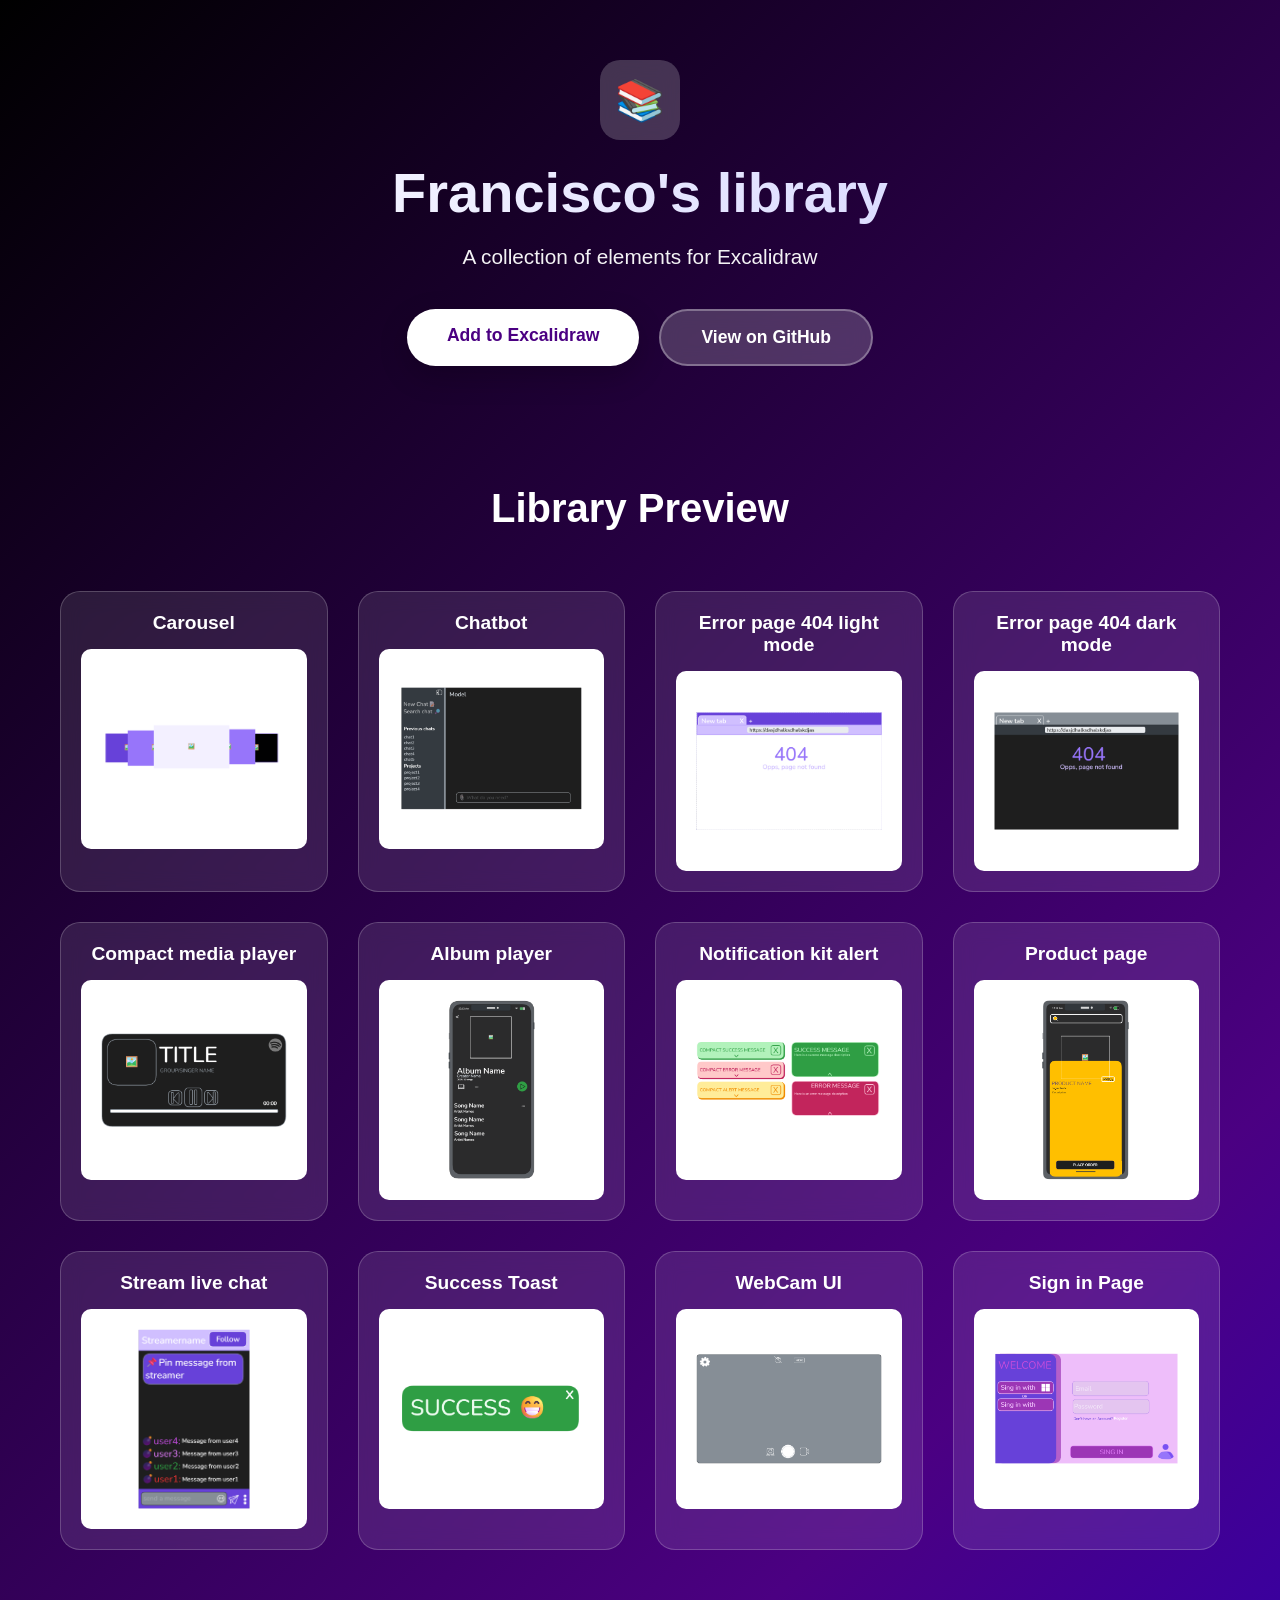
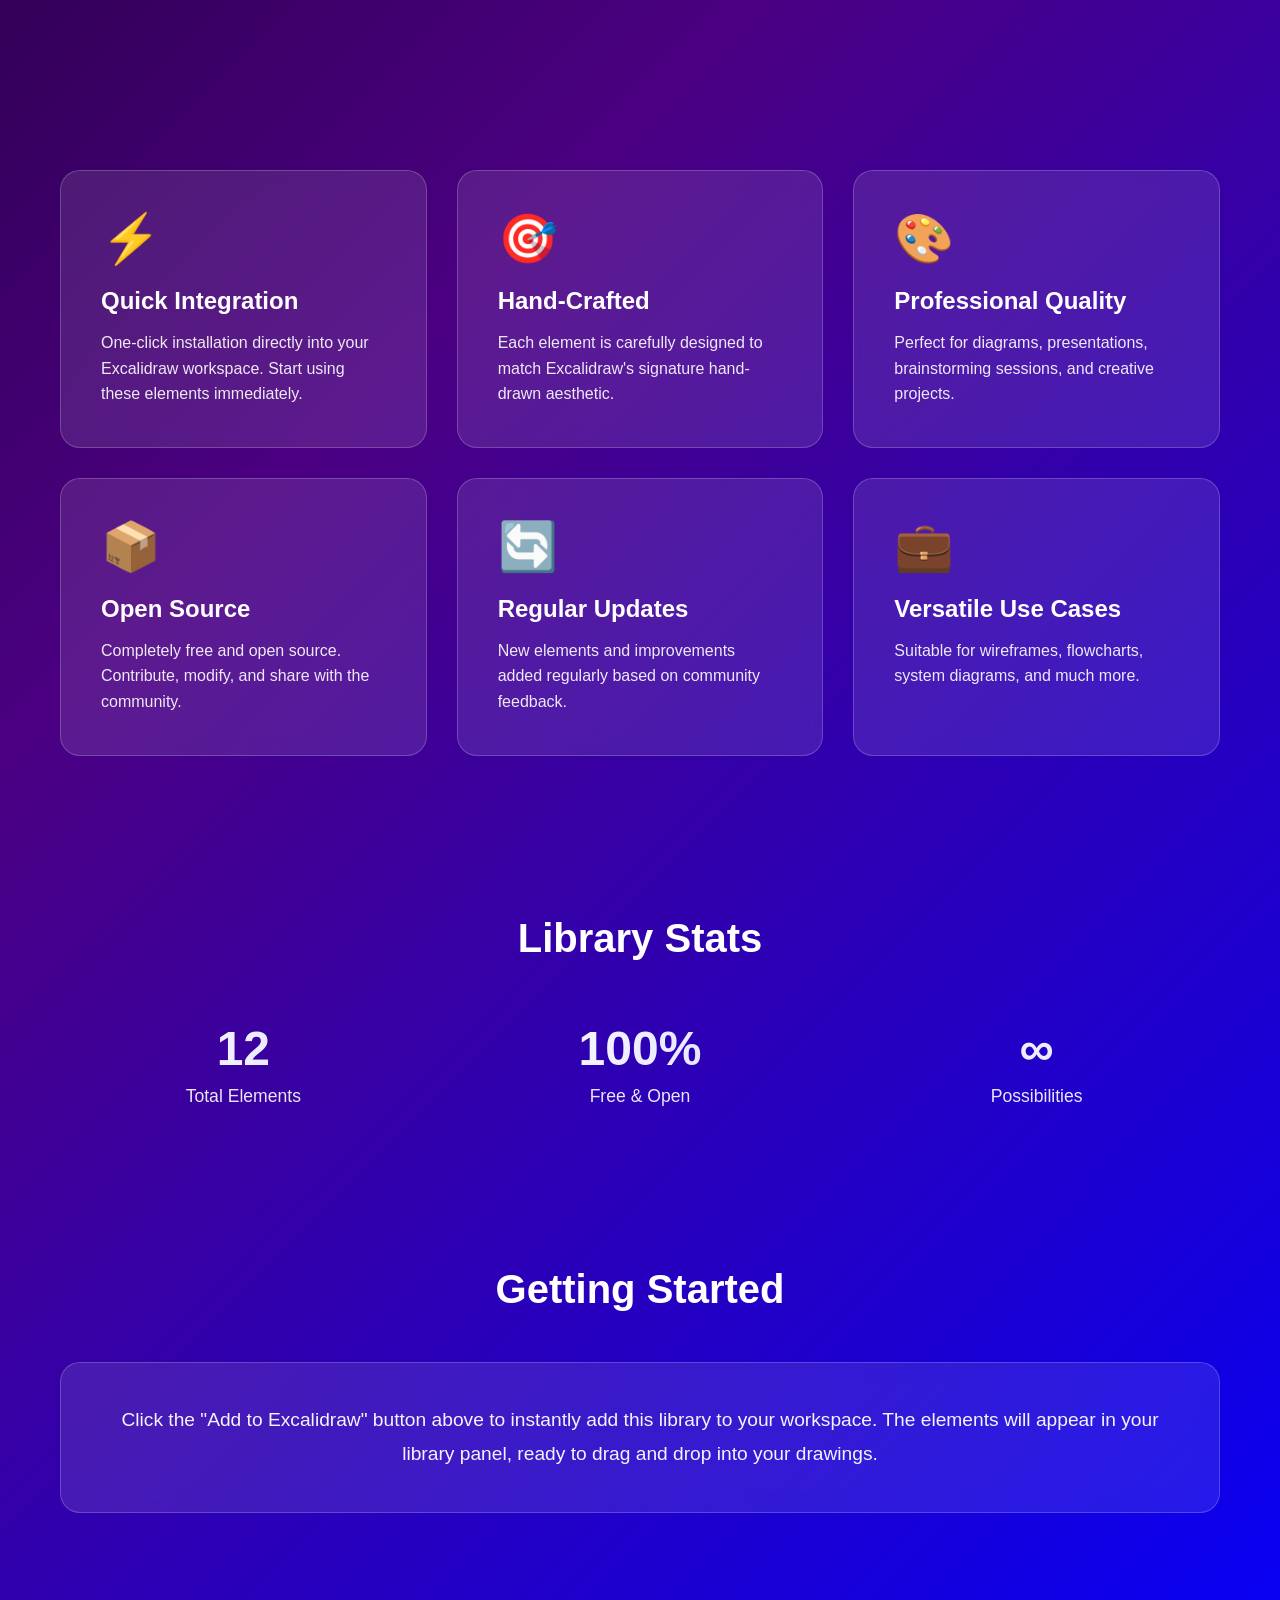
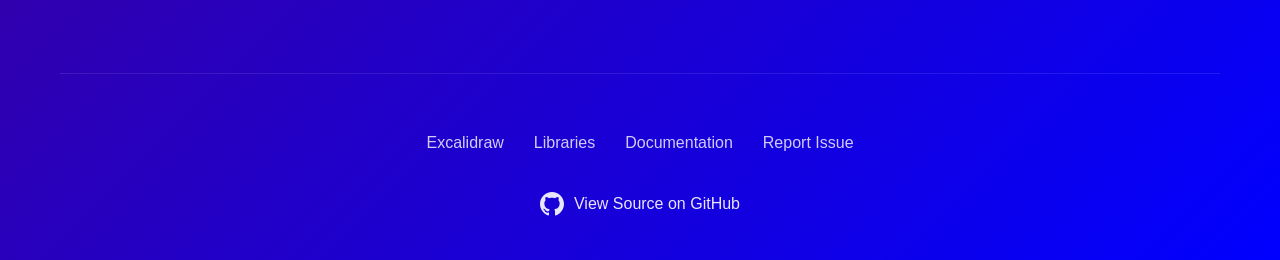
==== index.html @ 0b601c46 "add button redirects to a new tab in the browser" ====
<!DOCTYPE html>
<html lang="en">
<head>
    <meta charset="UTF-8">
    <meta name="viewport" content="width=device-width, initial-scale=1.0">
    <title>Francisco's library_Excalidraw Library</title>
    <link rel="stylesheet" href="Style.css">
</head>
<body>
    <div class="container">
        <header>
            <div class="logo">📚</div>
            <h1>Francisco's library</h1>
            <p class="subtitle">A collection of elements for Excalidraw</p>
            
            <div class="cta-buttons">
             <a href="https://excalidraw.com/?addLibrary=https%3A%2F%2Fraw.githubusercontent.com%2Fexcalidraw%2Fexcalidraw-libraries%2Ffran13109-francisco-s-library-1761862085795%2Flibraries%2Ffran13109%2Ffrancisco-s-library.excalidrawlib%3Fraw%3Dtrue" target="_blank" class="btn btn-primary">
                Add to Excalidraw
                </a>




            <a href="https://github.com/excalidraw/excalidraw-libraries" class="btn btn-secondary">View on GitHub</a>
        </header>

        <section class="preview-section">
            <h2>Library Preview</h2>
            <div class="preview-grid">
                <div class="preview-card">
                    <h3>Carousel</h3>
                    <div class="preview-image">
                        <img src="[data-uri]" alt="Item 1">
                    </div>
                </div>
                
                <div class="preview-card">
                    <h3>Chatbot</h3>
                    <div class="preview-image">
                        <img src="[data-uri]" alt="Item 2">


                    </div>
                </div>
                
                <div class="preview-card">
                    <h3>Error page 404 light mode</h3>
                    <div class="preview-image">
                        <img src="[data-uri]" alt="Item 3">
                    </div>
                </div>
                <div class="preview-card">
                    <h3>Error page 404 dark mode</h3>
                    <div class="preview-image">
                        <img src="[data-uri]" alt="Item 4">
                    </div>
                </div>
                <div class="preview-card">
                    <h3>Compact media player</h3>
                    <div class="preview-image">
                        <img src="[data-uri]
                        h+tq0dpyBgXzF/br7RJ6e7oxt6Ao6HMXLVqC5JRUtfeQiMYWBiK6rqWkpiIzKwdXr1xCW2v/v+rDoSgK/FfBzJs1B7LsxhfHjgS9CB7//DO43S5k5czUNg2bCHXwvcep02ag+fQpyLIMt+yGTq+HPsE7dBcOWZax78M9kD0yblu5Rq0vCiZv1hx4FA9OHv886PuPNv/3HEo45y8ULlwEADj15XF8+cUxTJk6PWSIbWtthsfjwaIblwXsnzYjA/lzC/DlF8f69T4R0djAQETXtZSUVKROMKDz6hW1licSOp0OliVLkZiUhLaWMwCAiZMmo7u7G44uu/ZwAICjy47u7m5MnBTd1cz1+gTMmjMXLrcLdqsVU6dnICU1FefaWgAAp443ICUlFV994EEsvnEZTOb0oDU5oXQ7urDvoz2YkZmNm0pu1TarJk6ajN7ubtisndqmkCYYDFi0ZGnANm/+wkGDy7QZGZg1Zx6uXrk06DDTUM8fvtqr/DkFaGs5C5v1Klqbz8Bm68S8+QuDfma9PT04duRTzMyfg0mTpwK+wumFi2+CtfMqms+c0j4EADAjM7vf+87MztUeRkSjiIGIxoW+vr6Af99TthGP/XArHvvhVnz3B/8LBQu8vQTCjMxsfPM73/du3/0+/tt//wcUFFlQf/ggzpw6oR6neDwhe0cURYEyhF6NwRRZbsC6e7+Gdfd+DV994CE88t++h8zsPBw6sA+dVy8jb9YcOLrsuHSpA/AVc1f95RX09vTg5tIVqPi7x/Dt//GPeOChbyIjK0f79EGdbTqJw3W1sCy+CXn5c7TNKrfbDdlzrZ6nYMEifPcH/0v9bO8p2xhwvMk8EUuWLg/YiktKA4qt9QkJuGttmfr5f+vv/yfue/AbcPb14uP334UcpH5Ia6jnnztrNlJTJ6CxoR7wFTqfbGzAjIxsTJ7SvwAcAI43HEW3ows3FN8MSZKQkZWN7LxZOHbk05C9QzPz5/R73zcuuyVosTURjQ4GIhoXJqQF1p28v/uveOmF5/HGSy/A2nkVCZoeiosXzmHnq3/CO2++hoajR+B2uXDqyy9QV/tJQABKSk5GQoihKb1Oj4SEhCFdwAVFUbw37Q3B7XKh/kgdXqv8A+oP1yExKQkzMrPQcvZ0QA/YubYWvP5fL+D3//cZvPLi71FXW4OU1FSsvbd8wIDg77NPD+B8eytuW7kmZC+X9v2fPN6A//rP5/HSC8/jyy+OQZ8Q+Lmeb2/FC8//W8C24w+/DahrkmUZ+z7ag52v/gn7PqrGpYsX0NPtwEfV74ScYRbMYOev1yegcMEiXL7UgQvn2tT9TSe+hCy7UbhwccDxgsvpxOdHDyMnLx9ZOXm4oXg5LnVcwJlTX2oPVdXWfNDvff/1jZeG1WtJRNHFQETXNYejC112KyZNmhKwDk9vTw86r16BzdoZdMaSLMvovHoFF8614+D+j3Bw/8eYPW++Or0eAC6ca0Nq6gRMnT4j4LHCpKnTMMGQhksd5wP2S5IUdDjGZPIObXVphuAa6o+g6i+voOovr+DtXa/h0799giuXLwIApk6bgdTUCWht9g7jaXk8Hly5fAmHDuzDm6+/DGdvX7/esFBk2Y0P97wDWZZxy+139is0Dvb+ZdkNm/UqOq9egTPSi72iwOHoQufVKzhxvAHv/vUN9Pb0YPntq8LqURns/HNn5WPatBnIzM7Ft//HP6q9WhV/912kGU2YmT8HJvPEgMcIJxu/QGfnFdy2cg2mTJuOI3W1YQVfIoo/DER0XXM5nTh14jhM5nQUFlmCBpGhON5wFFcudWDxjcvUxRybTjTC6XJiwaIl/[base64]/9Ykuk7UH/4Ubc1nsOzWO3BP2UZkZucifeIkTJ46DQsX3wSDZjgtGDFMkj5pEoosSwDf1PJDB/YhMzsP935tE2bNnof0iZMwa/Y8lG2sQGZ2Lg4d2IdLfmvaHDt8EJJOh7vuKUPBgkVInzgJ0zMy8ZWv3o/M7DycPvVlyEX/tBKTkpCTNwutzWfUoZfk5BSsv+/reOjR72DxjcswcdJkpE+chOzcmbjrng1ISknGl8c/1z7VgM42nUTd32r6DX9de/+5KK/4O/X9pE+chHnzFyIj07s8gT+9Xt9vxeb0QVYBB4Cmk424cqkDC2+4CWlGk7Z5QMHOf+r0GZiRmY2Txxtw+WIHOq9eCdjOnPoSlzouYE5BUchzaz17Gu9W/Rkf7XknZB2ZkJyS0u89c6VqovjC/zfSdU+W3XjnzTdQV1uDqdMzsKG8Al//5newcdNmLFm6HNbOTlw4760hkWUZsuwOOvxxsvELXDh/DrPnFiIpKRkAUH+4DtVv70RScgrWrL8PX//md7Bm/X2YMCENe3e/hWNHPg14jvbWFvz1jZchyx6sWL0WX//md3Dfg9/A9IwsHNz3EfZ/9L56rNvphEfxhKwpmjJlGgxpxoBFAvv6erHnnV3ovHIFy269Aw9+49v4+je/g3X3PYik5BR8sPsttJxpAgC4XN7nF4XfHo8MRfHA4+l/cT925BDams/4CsWvtdcfrsM7u16HxyOr7+fr3/wOVq5Zh+TkFJw+6a2rkWUZbrcLMzKz1WP8t2XLbweCnJPgcjrx2aGDMBjSkJUbfBmDcM5/9tz5kF1utfdOS5ZlfH70MIxGE2ZkZqs/F/4URUHLmSb09HRf2+fxQMG1YnpnXx9kWcayW27v9543btrMmWZEcYS37qAxI1o/X4lJSTAY0tDb29PvFg4AoNN5a02CBRGdTgdJ0vW7OML3vKmpBji67EHbtfT6BBjSjHA6e4OeB3wrJMtud9AeiIIFi7DAcgPeHKA4NyU1FUlJKSHPKTEpSX2sJEnQJyTAHWJITdQ+hVoPSKfTIc1ogsfjgaPLHvSch8L/nLQG+jzCOf+Bvo/+9Hq9Go51Op03UAV5bX8DnT8RxYdgt+5gDxGNOy6nE51Xr4QMIR6PHDQMwVekHOoi6nI6YbNeDdmuJQqQQ50HfLPKQl2AGz8/ijde+uOAF9/enp4Bz8n/sYqihAwTUGfABQ9D8H02Nmsnuuy2kOc8FAO9n4E+j3DOf6Dvoz//nkLPAEss+Bvo/IkofjEQERER0bjHQERERETjHgMRERERjXsMRERERDTuMRARERHRuMdAREREROMeAxERERGNewxERERENO5FNRDZbVYAgNFk1jYRDYv4mRI/[base64]/lXbREREFFUxCUQAcK6tRe0lWrlmnbaZaEDFJaUwmsxob23GubYWbTMREVFUxSwQAcDe3VWAr7iat/OgcIjeIdHTSEREFEsxDUSi9sNoMnPojIZsQ3kF4JtZxt4hIiIaCTENRABQV1sD+ApkGYpoMMUlpepyDeJnh4iIKNZiHojsNqs6dFZcUspQRCFlZueqPx87X63kQoxERDRiYh6I4Bv6YE8RDaSgyKIOle3dXcWhMiIiGlEjEojgG/[base64]/flp7TEyJ+52JMGS3WdHe2oz21mb1axq7xPdXe187/+FTIiKikfTYD7cCAH76oy3qvlEPRILoPdDeDNY/IHFIJf4ZTWYYTWZkZueqQchfe2sz9u6u4pR6IiIaNXEdiARxMRUXVC1xIQ32X15kR4YIOSL8aL/[base64]/PUGZ2blzXPRFR/GAgIqIAGVk5aj3OWAtDgt1mxfvv/hXw1RcREQ2GNUREFGDlmnUoKLKgrrYmomEyUccjip+FwWaBRfq4gWwor0Bmdi52vlo54sXfRBS/gtUQMRARUQDxi0LU4oSjoMgyaN1OY0M99u6uCtgX6eMGI5430qE//3WXMrNzY7bmkt23ppLdZkV7a/OozN4jGk8YiIhG2GhdUOELEOESASKS8AEAmzZvgdFkDtojYzSZsWnzFthtVlRu9/6+ESJ93GCMJjM2lFeEfO5Qgi03MNLErL5wQykRDY6BiGiExMMF1R7BtHMxXLZ3d1VEgUr8kgn1e0QEH23vU6SPG4pwh82KS0rVQmwxXAcAbS1nh/T4SBhNZnVdpczs3IClA+J9uQOisYiBiGgExMMFNTM7F0aTOewL6vUYiMJ5T/7fu0hrqKJB9CyKcxnKuRPR0AULRJxlRhRF2guqWL+nrrYmZmEIvuB1rq1FHera9doO1NXWwOhbrHCw+hxB9GiJYbfrgQhQRk2xtpb4rABg56uVoxaG4Dvnutoa7Hy1EvD9XA12/kQ0PAxERFESjxdUUXOTmZ2LjKwc7WHjwlADkQiNsQ6v4ufksR9uVbdNm7dgQ3lFvyUCRMj1/9kiothgICKKkoEuqOFcBKNJBCOjyYyly2/[base64]/XXabtgkIEkS0oSjS4bOhGkodFBENDwMRURQMdkGNBjFMhiB3oR+sZ0qcFy+owYnPJdTnKNr9a3m0oWioSxtEgt8/othjICKKgsEuqNEgVr7WhiEMYUiMQy6xIUIRfHVGkRbIE9HoYyAiGgPE7Sf8L8A0cgYKvKKOC77ZhLFcRoGIYoeBiCjOFZeUqj0/77/7V20zxYFzbS3qcgvFJaUhi9uJKH4xEBHFsYysHHUYZqCbk7LGZPSJW7QYTWasunu9tpmI4hwDEVGcMprMKNu4CQix+jXFn8aGenVtqVgWWRNR9DEQEcUp/xllwVa/pvhjt1mxd3cVwCJrojGHgYgoDkVaRB2s6JeGL5xZev5F1rz/GNHYwUBEFGfEfdEQRhF1mtGk3UWjSBRZi3qioQQpIhpdDEREcSQjK0cdKhuoiJriH+uJiMYWBiKiOLJ0+W2A72LKMBQ/xJBZOD1xop7IbrMiMzuX9UREcY6BiChOiLqh9tZmtTB3qMTNYVlDFF/8a8C4PhFRfGMgIooDM2fPVeuGDu7/[base64]/jVgDENEYwsDEVEcYigae/xnCTIMUTwyGAx45JFH8Mwzz+CJJ57AihUrtIcAABYvXox/+Zd/wXPPPYfHHnsMGRkZ2kP6ieVzjxQGIqI4JYbPRCjiKsexI9YHGix4hvoe+Iehvburoh6GRD0S1zGiSM2dOxevvfYafvGLX2D9+vWoqKjAf/zHf+DZZ58NOO4f/uEf8Morr+Ab3/gG1q5di61bt+L1118PGXAQ4+ceSQxERFEw1AtqOOw2a0Ao2lBeEfL5eeuO2Broc9WGocaGeu0hRKNu69atyM/Px/PPP4/CwkKUl5fj5MmTWLt2LR555BEAwIYNG/DII4/gzJkzKC8vR2FhIX73u99hypQp+N73vqd9SlUsn3skMRARxTFtKIp0+EwU+fJiHZwItFk5edomAEBby1nAr6dGWLlm3YiEIfYQ0XDccsstWLhwIU6dOoV/+7d/AwAcPnwYf/rTnwAAd9xxBwCgtLQUKSkp2LVrFw4fPgwAeOqpp/DZZ59h3rx5WLeu/8KxsXzukcZARBQFg11QhyNYKNJOyY/WBVP0hIQaGhqLxB3qB+rlEW3awCN02W2A3+cieuz8Z5PFKgzB73Vt1k5tE9Gg5s6dC5PJhKamJjgcDnV/Y2MjbDYbZs6cCQCYM2cOHA4HGhsb/R4NnDx5EhMmTEBhYSEA4D//8z9RW1uLDRs2RP25RxMDEVEUxSpIaEORdp2iwYbMhhqYxOPTjCZt05g12GcDv88lMzs3aA+c3WZFe2szjCYzVq5Zh02bt6iLLoZbQC1ea9PmLQFbqF68giKL+lrhvA6RMGXKFCQmJqK7uztg/4EDB9DV1YXU1FQsXrwYJpMJLper33GXLl2Cx+NBeno6DAYDJk+eDKPRCJPJFNXnHm0MRERRIC5ioS6o4iK4obwiYBMXwcGCCnwXZTH7DL71bjZt3qLeRV17IRWMJrP6OuOxh2Eogchus6qLYq66e722GfANidltVhQUWdTvReX2bWGHlL27q9Rw5b/5n4M/EXy52jXFSkJCAgwGg3Z3AL1ej+TkZDgcDnz1q1/FggUL1GGxgYTz3KONgYgoCsQF0mgyY+ny27TNOLj/Y9htVmRm5wZs4iI40MVaS1yIxUVVPM/xz49qDwV8dS7wBabBLt7iPMQw03jS3tqsfqbFJaVqkBLsvpuz7t1dhcrt29RgGi7xPJXbt6nbb3/9NCq3bwsItUbfsJzRZEZ7a/Og3zuicBkMBuh0OjgcDnz22WfaZpUkSXA6nejo6NA2hRTL544VBiKiKGlsqFdDj7bG51xbi3rx2/lqpbppL4JD5X9RHainorikVB0uC9b7oCUCUahamsEMpacLQXprIn3cUIQzXHhw/8eA73PbUF7R7/to9w1dRoPdZlU3fyKQ+Q/LDeV7RxTK6dOn0dfXh0mTJgXsv/HGG2E0GtHT0wOHw4GOjg6kpKRg4sSJAcdlZGRAr9ejq6srYD9i/NwjTf/4448/[base64]/q0p0o0ZH19fVi9ejUyMjJw6NAhnD9/HgCwceNGlJaW4qOPPsJ7772HuXPn4uabb4bNZsP7778PAMjPz8fmzZsBAH/84x/R0hL4h1csnzuWxB87ty33/n4AAElRFAUAnnpuGwDgt79+Wm0kovAZfYW34qLm3xMQLLxEgxjeyczOVWtS4HvtcG8uKu7SHsk0ctG7IWqWtEKdT6SPG8zKNetQUGSJ+L34fx9HiugxiuT9EoXyxBNPoKKiAkeOHMHLL7+MnJwcPPzww+jt7cWPf/xj7Nu3D0uWLMFvfvMbpKen449//CPOnDmD++67D0uXLsUbb7yBn/zkJ4BvltncuXPxi1/8Au+++25Un3ukPPbDrQCAn/5oi7qPgYgoBoy+QmbtkMtIEUM7kfT4ZmTloGzjJthtVlRu9/5eCJfRZO43U20oF/dIHxeK+KVXuX1bv6GpcIjzMpnT1bAZbW0tZ4f1XokGYjAY8OSTT2Lt2rVITk6Goijo6OjAM888g1deeUU97r777sOPfvQj5ObmQpIkuFwufPjhh/j+978Ph8MBg8GAl156CbNnz8ZTTz2FF198MWrPPZIYiIhGgf/FNFa9DeJi39ZyFl1227Av/qJnxH9W21gjeroaG+pZg0PkYzAYcPvtt6O9vX3AYufFixcjMzMTH3300ZDDSiyfO9oYiIhoSETtznB6mkaTCEPD6eUioutXsEDEWWZE1I8IQaK2Z+WadUHXV4o3/rOzwLV7iCgMDEREFFRdbY061FRQZEHZxk3qisqxqqMJlyggLy4pxWM/[base64]/p0hpxMctM3AKAYYiIiIj8+d8/caSNeA/RyjXrUFBkwfq7V8FSVKBtJiIionHKarPjr+++j+bW9pjejzBueogAMAwRERFRALPJiNzsTABAVk6etjmmRjwQEREREcUbBiIiIiIa9xiIiIiIaNxjICIiIqJxj4GIiIiI4obVZgd8axKNpFGbdl9aUoy8nCxtMxEREY1TZ1vaUN/QCKvNHtM8Emza/[base64]/[base64]/Pw67zYrGhnrU1dZoDyMiIiIaccUlpeqMsnB6hoQhByL4QtHRz4+jprYOAGC3WVFXW4PGhnrtoUREREQxJ4qn/W/[base64]/3/F10RERDQ+iLof0fPjP4s9WABCFHuEtKIWiPxZbXZ0Wm1obm1XNyIiIqJwiQA01AUWIxWTQKQleo/E1zZ7FwCg02pT94k6JCIiIhofzCaj+t90swkmY1pA22D3H4umEQlERERERPHs/wf+Fw8yUDl3SAAAAABJRU5ErkJggg==" alt="Item 5">
                    </div>
                </div>
                <div class="preview-card">
                    <h3>Album player</h3>
                    <div class="preview-image">
                        <img src="[data-uri]" alt="Item 6">
                    </div>
                </div>
                <div class="preview-card">
                    <h3>Notification kit alert</h3>
                    <div class="preview-image">
                        <img src="[data-uri]" alt="Item 7">
                    </div>

                </div>
                <div class="preview-card">
                    <h3>Product page</h3>
                    <div class="preview-image">
                        <img src="[data-uri]
                        brC1BkiEKBofUXHxQKCVNHXoJKKeHI+WRAcr3Pg+dGISLYhDGDr281q1BICGx4dkMkSueK4SV6nRGjBuW7H+OScrF4+hH8ZNnnmDX2XLNoxkRU4rE7v8ITy7djzdJ/46YJZ6DxsyEmvArTRl3wOI0nwN91ipPZomn3KbBTcn2g6PBK+VSbrHY1zBZ/BAWYoWlyitf1aPx8JUnR7ucrWoDGilunnIAkKbAjY0qb+6zZhXEoqojEcH1BszMHxiblQqVy4FRWUpt/pqjQaoxPysHFfD3yy6Jd79MYiRtGXWj3HNuY8Eo8vuTfeOqubR6Pnyz7HMkDPb9RE3W3XhHaqckXsXzOAfdjyczDmDis9Rc+VEonQgPrEBpYh8iQGswedxazx55Dfpmu2Z5iWFAtNH52VNQGoc7S/FZxjWx2Na6W6qBR2xHWxlPUlhSVR6LO7I+w4Fpo/VxBCAmsg8bPjpr6AFhsLd9Y2WpTw2TWwt/PhrBg16lwjZ+voSoUJrPrfFlvarpfu/voJNcrjjJOpxInLyfB4VAi48IIz2cnn96HTV/dDrNVg6zCOI9tgZZMTb6IoAAzvj4xAftOj0V8VDlGDcqXH0bkU3pFaLvD+KE50IVWN9vjiwwxISHSiPKqUFzIb36FV6MrJdEoqYhATHgl4iIr5NOtcjiVOHkpCQBcT28bOqRR26H1t6CqNsh9gYFcTX0gqmuDEBxY794fbvx8K2uDcL6Nz7cnNe7Xns0bhO9zr/3gv0bFFeG4atBBF1bt8cyk6WNwbAksVg3OZLd91VNIYD2mjbqAQkMUjDWhmJZ80eNCECJf1G9CG6Q1Y/ro87BYNTh4dpR7n1WpdGLWuHPQ+NnwzYkJyCmKk78pyqrC8NWRqXBCgSnJlzv8D9ts1WDLvlnIKY7DgJgyDEsocs8Fai0YoS9Endkfe0+Na/ZCkM2uRvrJcTDVazEkrsQd2sbP19/Phr0nx7X4zUGSFDiSmYz0k+M7vZ98PZru1zY7p1kCzmQNgcOhwvyUYx7PTDweNx2ALqwKlwr0qK5z3Ru1NWMG5yE+qhxD4ooxbEDLl/kS+RLx/wp9yKhB+RgQU4asggTkFF07nWhAtAG3TTkBu1OF//3mJnyy4zZ8l5mM7zKT8dev5+LjL+ejui4QM0Znuq4akzFbNdjx3VRs2T/L/dj01W1497NluHhVj8FxJVh+48FmgZ4+JhMJOiPOX0nEB58vwo4jU3EqKwk7jkzFB58vwvkriUjQGTFddulp08/3s32z8MH2RfjP0cn4LjMZn+2djXf+uQy7jk1CkTESjoZ9ZdEa92u1sr1SY00ozucnuk/pak3jqV5VtYG4eFUvn/YQoLFi1YJduPfmfR2+bLbO4o8zOYNxKiup2ePS1YQe+YZE/ZdP/+3S+luhUjk7fNmkUiFBrXLAX21r8dQnP7UdM0e7onXVoPOYGz80Bw/e/jX0OiMKjZHYfWwSdh+bhNziWEQG12DFzftx0/gzHluQfioHQgLqYXOocKkgAZl5ie6HoToU+igj7p+Xjvtv2Ysg/+b7yQEaK+6/ZS8mDctCvUWDYxeH4YtD03Ds4jDUWzSYPPwyfjgvvcUXeho/3wHRBlTWBiPj/AjsPjYJ5/MHQKmQcOuUE7j7pm/h1+ReBo0CtWYoFK476XeUUumEWuWAQiFB0corVoNiS3HrlBNQqxzu911aEY56qwaThmc1+0YjN3ZILsKC6pBT6HpW0ZGPKadQSh7nVfup7QgKMKPKFISdR6bgi0PTmj12H5/U5gt5RF3l0/c6gOR6xV7j1/Y/0KbsDlVDRJqHtpHVpoZK5Wz1GElSwFSvhQQFgrTmVo/rbvUWf9gazpFtvKCiQyTAZNbCKSkR4G9pMa4eJMBs07hemOvEgtfmUAEN32DaYrWpXWdXKDr/seQfQ/779rT3/y31P7zXQXsU6FRkATSsptr+R6bxs7d5jEIhISSwHqGBdW0e190C/C0IDazrXGTh+joFB5gRGljXsSApXJfSdiR8TfmpHB16/xq/hsii8x9L/jHkv29Pe//fEnmDb4eWiKgPYGiJiARjaImIBGNoiYgEY2iJiARjaImIBOsVoZUkIP20Fsbqnvt0D2ZqUVSuQnmNEiezNfA825iIqON6rlxdUGdR4C97QlBY3vqNobvbP/[base64]/rInBJcK/[base64]/EwPW/8SAqcOvXcZqswM/X1GJ1x6swPe5fhg10IZXflyBl39UAbsDuFToh827Q7Dqthq885gRv32kHJEhnnsFNfVKbDsUiHceM+LRBdX42T2V2HooCGjh8ykwqPHfd1RjhN6GtPsrsWR6HTLz/XD/XBMemV+NjU+XYcqwTl5mS0S9Vq8MbXykHUFaCQqF6xJ6uwOorlMiPNjpGlMACVHXVouRIU4M0LnumVBgVCPjoj9e2BSJn38SCZUSCAlwoqZOiYhgV1xDApxIivNcbddbFCg0qvHetjC8sCkS/7s3GMkDXMe09PnILZtRh+9zNZj383g8sV6HsqqGvQgi6vN6ZWhbMirRisPntaipV6KmXolvTrX8VEEfZUdSnA1vPFSON1eVI+3+SsRH2pEYbUeB0fViW4VJifNXPX+8TIC/hMgQBx5dUI03V5XjjYfKsXxW63cfUyoBpwSYG/ZyI4IdeO3BcnzzZhGSB1ix9VDHn5YQUe/WK0KrULjuNdsSpRJQq4DZYyyYPcaMpa/E4ifrotyrTblFKfUI0kq4/RfxuOf1WDz4u2gYq1W47yYTvjgSiLt/HYufbYxEkFaCVnPtY4YEOPHTu6vw1Ic6PPi7GNzyQjz+vs+1ddBU4+cTFeLA7DFmLHs1Dk+uj8K6L8Kw7NU4PPNRFHYdD8ScMc3vT0tEfZNv34+2E+wOBax2INBfgiQBL30agTljzbhtUr38UCLqR3g/2m5UXqPEMx9FYc5PE3DD/+hhsSkwazRXjUTkfX0mtDHhDnzwhAH7f1uII+8V4DeryxHo3/J2AxFRT+ozoSUi8lUMLRGRYAwtEZFgDC0RkWAMLRGRYAwtEZFgPh9aSQKOXfbHlxmB+DIjELtPBMBQLe4+AQVGNc7ne15+2xa7Q4Gjl/xRZ+GtD4moZT4f2jqLAn/YFoq8Utd9CArLVXjgt9F44//CYXd0f9yuGlS4WNB2aN/bFoYjF/wBABYbcCLLH6Z6n/9SEpGX9Io6aNTA7DFmLEqpw4PzTPj7i6U4e0WDQ5mu2AFArdl10+6m8W3pRtuNNwdvvOl34w3Ca82ux5RhVixMqYckAVW1StgdChhrVKiuc32pas0KnM/3Q75BjQqTEoH+En50cw2iw1y37Gq8eXjj8a63uXbjcfnNxomo7/P5G383vel3bLgrZv5+EkoqVSiqUCFlhAUf7wzB+n+HoaZeifc/D8O0ZAtO52ia3Wg7JEDCmvd1+M/xAOw9E4DsYj/UWxR46oMo7DkdiACNhAKjGrtPBGD0QCue+ZMOWw8G4sRlDd7bFgabXYHcUj9sPxyI4go1yqpUGJZgw6t/icTkYVZU1qrwyLvROJWjwV++CUFWkR+mjzTj1b9GYMPOEJzK8cf6f4fBbFXyfrREPYQ3/u6iK6VqXDWoceyyP95PNeDxRdX44c0mfJkR0OKNtrcfDsQAnR0bny7D+p8Y8OTSKgDAsAQ7Nj5diiXT6zzev9UO/Ped1fjtI+XY+HQZ9pwOwG2T6nBDsgUP3VqD/1lW5XGZ71/3BOPeG0145zEjPn66DJn5frhUqIHVrsAjC2rwu0eM+M0qIzIuarinS9SP9MrQShJQaFRhQpIVlbVK5JWq8eu/heOFTZFIP63F8AR7izfarq5TIiHKAYWscaMHWt0/E6ypqBAnBsW4bhgeFeJEZLCjzX3honKVx83Do8OcKKlQIdDfibgI12pcqQQkyfVzxYiof+h1oZUkYN/3WmTma3DLhHqEBzmhC3Xiubuq8Oaqcvx6ZTlmjzG3eKNtfZQd3+dq2oxlU8YaJbKKXC+MXTWoUFyhhlolQa2SYDI3/9LJbx5eWqly/2QHIuq/mtfCx6hVrhewVv4+BjOe0WPyEwOw6T8heOthI+IjHUiMtmP17TW4+9exePB3MZj38wQcyvTHR1+FNrvR9qKUeujCHPjBa7FY9moc1n0RKv9wHoK1EjbtCsa9b8Ti/jdjsHp+DSJDnFhxYy1e/1s4FqTFuUMMAA/Oq8E3pwJw969dx986qQ5D45vvQysVrh97Q0T9Q5+58Xd3qzUr8Ms/R+KFFZWIaXgRjoh6H97424cpFIDGT4KSXyEi6iJmpBWB/[base64]/sOHMSGjzc3HWpTjcmEvOwsWM218qk2bXoqBynDO/c23aHSFISq2iDkFccAAK6Uuv5LRF0XFuz6Nz0wphThwbUYFFsqP6THpX2qx9bDEfLhNiUmJSNaFyUfbtXs2TPx2OqV8mG3fhXafafGYv+ZsQAAq90Mi02BGrNZfhgRXSd/PwmBGi0CNFoAQHBALZbN/s6rwWVoeyi0eSUx+HTXLbDazTiTV4Zj2fnyQ4ioG4UE+AMAbp84FFHB4Rg/NAd3zvhOfliP+OZUCJ780yD5cJu6O7T9Yo/2n/umo7CiCp/sOc7IEvWAmnoLauot+OzQOaSfvYzTWUOw75Tr2WRPu2VCTY8t6lrT50O779RYmC2B2Hv2snyKiHrAxcJSHMvKR8bFJFSaguTT/UKfD+3+M2ORfvYyauot8iki6iEXi0pRUaPE6awh8ql+oU+H9lTD/6lFFVXyKSLqQTX1FuQbqvvtWT59OrSNuJol8r6aegtKKoPlw/1Cnw7tldIY1Ft5+haRLyisqILZEigf7hf6dGgBoKKWq1kiX9IfXxDr06Gt6of/hxKR7+nToSUi8gUMbT8xYcIE7N69G2fPnvV4fPvtt1izZo37mD179uDDDz+Uv3kzP/vZz3D27Fk8/fTT8ikAQHx8PN59912cPn0aubm5yM3NxenTp/Huu+8iPj4e8+fPx6FDh5p9PmfPnsUf//hH+btzW7NmDQ4cOIDs7Gzk5eXh3Llz2LRpE4YPH+4+Ji0tDd9//73H+zx9+jQ++eQTTJo0CWjl6/H999/jq6++wqOPPtrkI7b8/s6ePYvjx49j1apVLc7LPx71b6qXX3755aYDefn5OH7iVNOhNlmtVlRVVMBht8mn2rRseiX0UZ17m846nT0EVw1qXCwsk0/1O0OHDsWSJUuQnZ2N9957D3v27MF3332HwYMH44477oDT6UR5eTnuvPNO1NbW4rPPPpO/C7ekpCQ8++yzCAsLQ0REBLZu3Qqb7dr/l0FBQfjjH/+IW265BWfOnMH69euxY8cO+Pn54bbbbkNwcDAMBgMWLlyIvXv34uOPP8aePXuwZ88e7N69G1988QXKy8s9PiYA/PSnP0VqaipKSkrw4YcfYuvWrbBYLLjpppswa9YsfPfddygvL8cdd9yB5ORkfPTRR9i6dSv27NkDo9GI2267DSkpKTh06BAiIyObfT0KCwsxfPhw3HHHHZg0aRJ2794Nm83W4vvbs2cPdu7ciS+//BLz589vNi//eBUVFfI/Tr8TEuCP5IQYTBt5EVqN2H/7ctu+i0BhuUY+3KqwCB2CAjv+wt3AgYmYMmmifNiNK9p+xmKxYMuWLdiyZQs+/fRT/P73v0dNTQ1mzJghP7RVCxcuRHh4OLZt24b4+HgsX77cY/7xxx/H1KlT8e9//xsrVqzAp59+ir///e/4r//6LyQnJ+MXv/iF+1iTyeT+fLZs2YJt27bh0qVLHu8PAGbOnIm7774bV65cwRNPPIENGzZgy5YtePbZZ7F582YMGTIEDz30kPt4SZKQn5/vfr+vvPIKdu7cicTERIwbN859XNOvxxtvvIElS5Zg165dmDFjBlauvHbtuvz9bdmyBV999RVqa12XdsrnW/t41D8xtP2cw+GA0+mESqWST7Vq7ty5KCoqwp/+9CdUVlZiyZIlHvNTpkxBbW0tPv/8c4/xrpgxYwbCwsKQnp7eLMT//Oc/UVxcjKlTp3qMX4/Gz9tisXTqmw9RWxjafiwoKAj33nsvIiIicPr0afl0i+6//34MGzYM+/btw6VLl3Dw4EEMHz4cS5cudR8TExODmpoaZGdne7xtS+bMmYMdO3a4H//4xz8wd+5c+WGIjY2F0+lsFlkAyM7OhtFoRFhYGKZNmwYAUCgUSExMxPLly7F8+XI8++yzuOWWW5CTk4Pdu3fL34WHzMxMVFZWIibm2lVM/v7++MlPfuLxub7//vsICnKd2dKVj0d9H0Pbz8yaNQt5eXnuF5IWL16M/fv3t/kCVFO333476uvrsXPnTgDArl27YLfbMW/ePI/jHA4HSkpKPMY6wm63w3yd9whWKBRQq9UAgMDAQDz++OP49a9/jbfffhtr1qzBmTNn8Ktf/cr9dL81JSUlcDgc7a7ym36eXfl41PcxtP3M0aNH8fTTT+Ppp592r04ffvjhDsVg7ty5GD9+PLRaLd544w3s2LEDL7zwAtRqNW644QbMnDkTAGAwGBAeHt6hp9779+/HggUL3I/7778fhw8flh+G0lLXjaMHDhwon0JSUhKioqJQWVmJgwcPAg1bAL/4xS8watQoPPTQQzAYDIiOjkZVVfv3vZgxYwbCw8NRVFTkHrNYLHj//fc9PtfnnnvO/XXrysejvo+h7WeavvjTGKWOuvPOOxEQEACj0egxbjQaER4ejsWLFwMATp48ieDgYNx0000ex3XF0aNHUV9fjxkzZrifrjdasGABYmNjceHCBY/xRunp6fjiiy8wZMgQ/PCHP5RPN3PnnXciKCgIJ0+elE91SGc/HvV9DC014+/v795rXL58OZYuXYolS5ZgxowZOHv2LG677TaPld2SJUuQlZWFmTNnIikpCZ999hmys7OxYsUKvPvuu5gwYQImTJiAtLQ0HDlyBC+99JL8Q7YrPT0dX3/9NSZMmIANGzZg7ty5iI+Px3PPPYfHH38cBoMBmzZtkr+Z21//+lfk5eVhwYIFHue2Nv2z/vjHP8bf//53LF68GEePHsUHH3zg8T46o7WPR/0TQ9tP2O12SJIEh8Mhn3Krra2FxWLB1KlT8c4777gff/jDH/Dcc88hMDAQX375pfzNUFtbi127diEyMhLz5s3DpUuX8MQTT+DIkSO44447sH37dmzfvh0PPfQQLl26hO3bt6O2thY2mw333nuve8+48dHaBRPPP/88/vznP2PMmDHYvHkzDh8+jNTUVOTl5eG5557DiRMngCZnUjT9s2ZnZ2Pbtm0IDQ3FjTfe2OKf9dVXX8WQIUOwefNmPPbYYx7bAgEBAXjnnXc8Ps8LFy7g0Ucf7dDHo/6tT//MsE933YJD5/3xxdGz8inqQY17t53dqmjLhAkTkJCQgH379nVof5m8Lz4iFHdOHYv/XvY5wht+Wm5PWfXeEGRc6vi9T/gzw6jXOXjwYLdGFgBOnTrlccEAkS9jaImIBGNoiYgE69OhDevhfSAial1IgFY+1G/07dAG1kIX4i8fJiIv6ukXwnxBnw7toLhSaNT997sokS9JiAhFcED/iyz6emgbxUeEyoeIqIcFB/gjKcF1KXV/06dDGxZUi7jIMkwZmiifIqIeFB8RioSIMIxPypFP9Qt9OrThwbW468bDSIgIw5QkxpbIW24dPwyDYksxKJYr2j4pPLgWE4edw9RhOsaWqIfFR4TigZsmI0CjxR0zvpNP9xt9+hLcRpWmIJzOGoL9Z8bCajcjt7QaAFBYUY2a+uu79ykRtSwhIgwAMCIhBiEB/hgUW4o7Znzn1bMNvH0JbpdDazabkZ19GWaTK14d1ZOhbdQY3EsFsTDVB8JU3/EvPBF1jNa/Dv5+EgbFlmJ8Uo5PbBd0JrRKlRr6QUN9K7Q2ux2XLp7vFaGVqzR17AtPRB3jzVVrWzoTWrXGH4mDhyEi3LUy74geCW325Uuore7cj1P2hdASUf/[base64]/m66fJhaER9hxkvLz2NKUqV8inxER0MbFBqB5JGj5MPtai+03bJ1AAChoaGd2j7IuNz+H5q8o6iCL252RlGFFvFc0fYJIrYN0J0r2s5uH6QMr8Wmp/rnLdN6A24ddBy3DnxfR1a017ttgA6saLsttABQUVmF/NzLsFst8qlm9FFW7HzlonyYiKjbdSS0UXEDMGjgQPlwh7QX2m7bOkDD2QdRMfFQqrr31AgiIpGCI3SIjRGzbYDuDq2fWo2YmBgEhrb/lLPAqEFNPc+/JSLvUmv8ER0dC61W3GsT3RpaNMQ2Pj4B2uD2f06XoZorXyLyHqVKjei4AZ26U9f16PbQAkBIcDBiY+PbjW01V7RE5CVKlRoR0XHQdeK+s9erWWijo3TyoesSFRWF+IREBEfoWt2ztdoU8iEiIuG0waGI1Q/CoIEDu/1y25Y0C2131j0iPAxDhiQhIjqu3dUtEZFoSpUawRE6JA4cjPi4WPn0ddNFRcqHPDQLbXfzU6uRkJDgXt1qtG2fYkFE1N2UShW0waGIitNjyJCk6zpXti3tLVCbhbYzPyeno/zUavfqdlDSUAwYPAzBETq88o/hyLgUhJySjl9RRkTUFotNiYxLQci4HIxj2WHYcXoASqUpGD16LBL1+h7ZKpBrdsECADzz/IswGIzy4W5ls9thNpthNltgtVrw3MITWDihQH4YEVGnPP2X6fi+wHW6luizCRr9/PlnMWrkCPmwW7MVLQDodN3zglhb/NRqhAQHI1oXBX1CAnZl3QiDKUR+GBFRh/3r5BQYHeMRHxfbY5HF9WwdeIvBFILX/3OHfJiIqEMyixPwr9NT5MM9or0t1xZDO3uWd26RZzCF4Jkt93NlS0SdklmcgDe8tFCbPXumfKiZFkM7KjlZPtRjGle2/zrpne9MRNS7/OvkFK9FFgBGJg+XDzXTYmijdVEYOdK7sf3X6SmMLRG1qvEZsLe2CxrdOKv9FW2LZx2gi7dL7E664BrMSbqIkXFFGBVXKJ8mon4mszgB54vjvR5YdOD2iI1aDW2ZwYhnn39RPuxVjC5R/+RLcW3qkYdXdm1FCwBbtn2Ordu+kA/7BF1wDaKDa1y/DjJBF1QDXci13xNR72KoDYahxvVCuKE2BIZa19VbmcUJsiN9g04Xhbffel0+3KI2Q1tmMOJPGzfj/PkL8ikion6tvYsUmmrxxbBG0booPNqB/Qciov5k2dI7OhxZtBdaNMT2kYcZWyIiABg5MhnLl94pH25Tu6FFw+kLHTkpl4ioL9Nd57P8Nvdo5Xz5xTEiIpFGjkzGi88/Ix/ukE6FFg0vkL3x1u+F392LiMhXLFt6R6e3C5rqdGjRENv9Bw5ydUtEfZpOF4WfP/9suzeNac91hbZRmcGIzAsX8O2BwzwFjIj6BJ0uCrNnzcCcWTO7HNhGXQptU02jCwAGg4HbC0Tk0xrvI6vT6TAyeXi3xrWpbgtta8oaYmswGFFmNMiniYh6TONP+dbpooQEtTXCQ0tE1N916DxaIiK6fgwtEZFg/z8UNvEecOAdxQAAAABJRU5ErkJggg==" alt="Item 8">
                    </div>
                </div>
                <div class="preview-card">
                    <h3>Stream live chat</h3>
                    <div class="preview-image">
                        <img src="[data-uri]" alt="Item 9">
                    </div>
                    
                </div>
               <div class="preview-card">
                    <h3>Success Toast</h3>
                    <div class="preview-image">
                        <img src="[data-uri]" alt="Item 10">
                    </div>
                    
                    
                </div>
                <div class="preview-card">
                    <h3>WebCam UI</h3>
                    <div class="preview-image">
                        <img src="[data-uri]" alt="Item 11">
                    </div>
                </div>
                <div class="preview-card">
                    <h3>Sign in Page</h3>
                    <div class="preview-image">
                        <img src="[data-uri]" alt="Item 12">
                    
                    </div>
                </div>
            </div>
        </section>

        <section class="features">
            <div class="features-grid">
                <div class="feature-card">
                    <div class="feature-icon">⚡</div>
                    <h3>Quick Integration</h3>
                    <p>One-click installation directly into your Excalidraw workspace. Start using these elements immediately.</p>
                </div>
                
                <div class="feature-card">
                    <div class="feature-icon">🎯</div>
                    <h3>Hand-Crafted</h3>
                    <p>Each element is carefully designed to match Excalidraw's signature hand-drawn aesthetic.</p>
                </div>
                
                <div class="feature-card">
                    <div class="feature-icon">🎨</div>
                    <h3>Professional Quality</h3>
                    <p>Perfect for diagrams, presentations, brainstorming sessions, and creative projects.</p>
                </div>
                
                <div class="feature-card">
                    <div class="feature-icon">📦</div>
                    <h3>Open Source</h3>
                    <p>Completely free and open source. Contribute, modify, and share with the community.</p>
                </div>
                
                <div class="feature-card">
                    <div class="feature-icon">🔄</div>
                    <h3>Regular Updates</h3>
                    <p>New elements and improvements added regularly based on community feedback.</p>
                </div>
                
                <div class="feature-card">
                    <div class="feature-icon">💼</div>
                    <h3>Versatile Use Cases</h3>
                    <p>Suitable for wireframes, flowcharts, system diagrams, and much more.</p>
                </div>
            </div>
        </section>

        <section class="preview-section">
            <h2>Library Stats</h2>
            <div class="stats">
                <div class="stat-card">
                    <div class="stat-number">12</div>
                    <div class="stat-label">Total Elements</div>
                </div>
                <div class="stat-card">
                    <div class="stat-number">100%</div>
                    <div class="stat-label">Free & Open</div>
                </div>
                <div class="stat-card">
                    <div class="stat-number">∞</div>
                    <div class="stat-label">Possibilities</div>
                </div>
            </div>
        </section>

        <section class="preview-section">
            <h2>Getting Started</h2>
            <div class="preview-container">
                <p style="font-size: 1.2rem; line-height: 1.8; opacity: 0.95;">
                    Click the "Add to Excalidraw" button above to instantly add this library to your workspace. 
                    The elements will appear in your library panel, ready to drag and drop into your drawings.
                </p>
            </div>
        </section>

        <footer>
            <div class="footer-links">
                <a href="https://excalidraw.com">Excalidraw</a>
                <a href="https://github.com/excalidraw/excalidraw-libraries">Libraries</a>
                <a href="https://docs.excalidraw.com">Documentation</a>
                <a href="https://github.com/excalidraw/excalidraw-libraries/issues">Report Issue</a>
            </div>
            
            <a href="https://github.com/excalidraw/excalidraw-libraries" class="github-link">
                <svg width="24" height="24" viewBox="0 0 24 24" fill="currentColor">
                    <path d="M12 0c-6.626 0-12 5.373-12 12 0 5.302 3.438 9.8 8.207 11.387.599.111.793-.261.793-.577v-2.234c-3.338.726-4.033-1.416-4.033-1.416-.546-1.387-1.333-1.756-1.333-1.756-1.089-.745.083-.729.083-.729 1.205.084 1.839 1.237 1.839 1.237 1.07 1.834 2.807 1.304 3.492.997.107-.775.418-1.305.762-1.604-2.665-.305-5.467-1.334-5.467-5.931 0-1.311.469-2.381 1.236-3.221-.124-.303-.535-1.524.117-3.176 0 0 1.008-.322 3.301 1.23.957-.266 1.983-.399 3.003-.404 1.02.005 2.047.138 3.006.404 2.291-1.552 3.297-1.23 3.297-1.23.653 1.653.242 2.874.118 3.176.77.84 1.235 1.911 1.235 3.221 0 4.609-2.807 5.624-5.479 5.921.43.372.823 1.102.823 2.222v3.293c0 .319.192.694.801.576 4.765-1.589 8.199-6.086 8.199-11.386 0-6.627-5.373-12-12-12z"/>
                </svg>
                View Source on GitHub
            </a>
            
           
        </footer>
    </div>
</body>
</html>
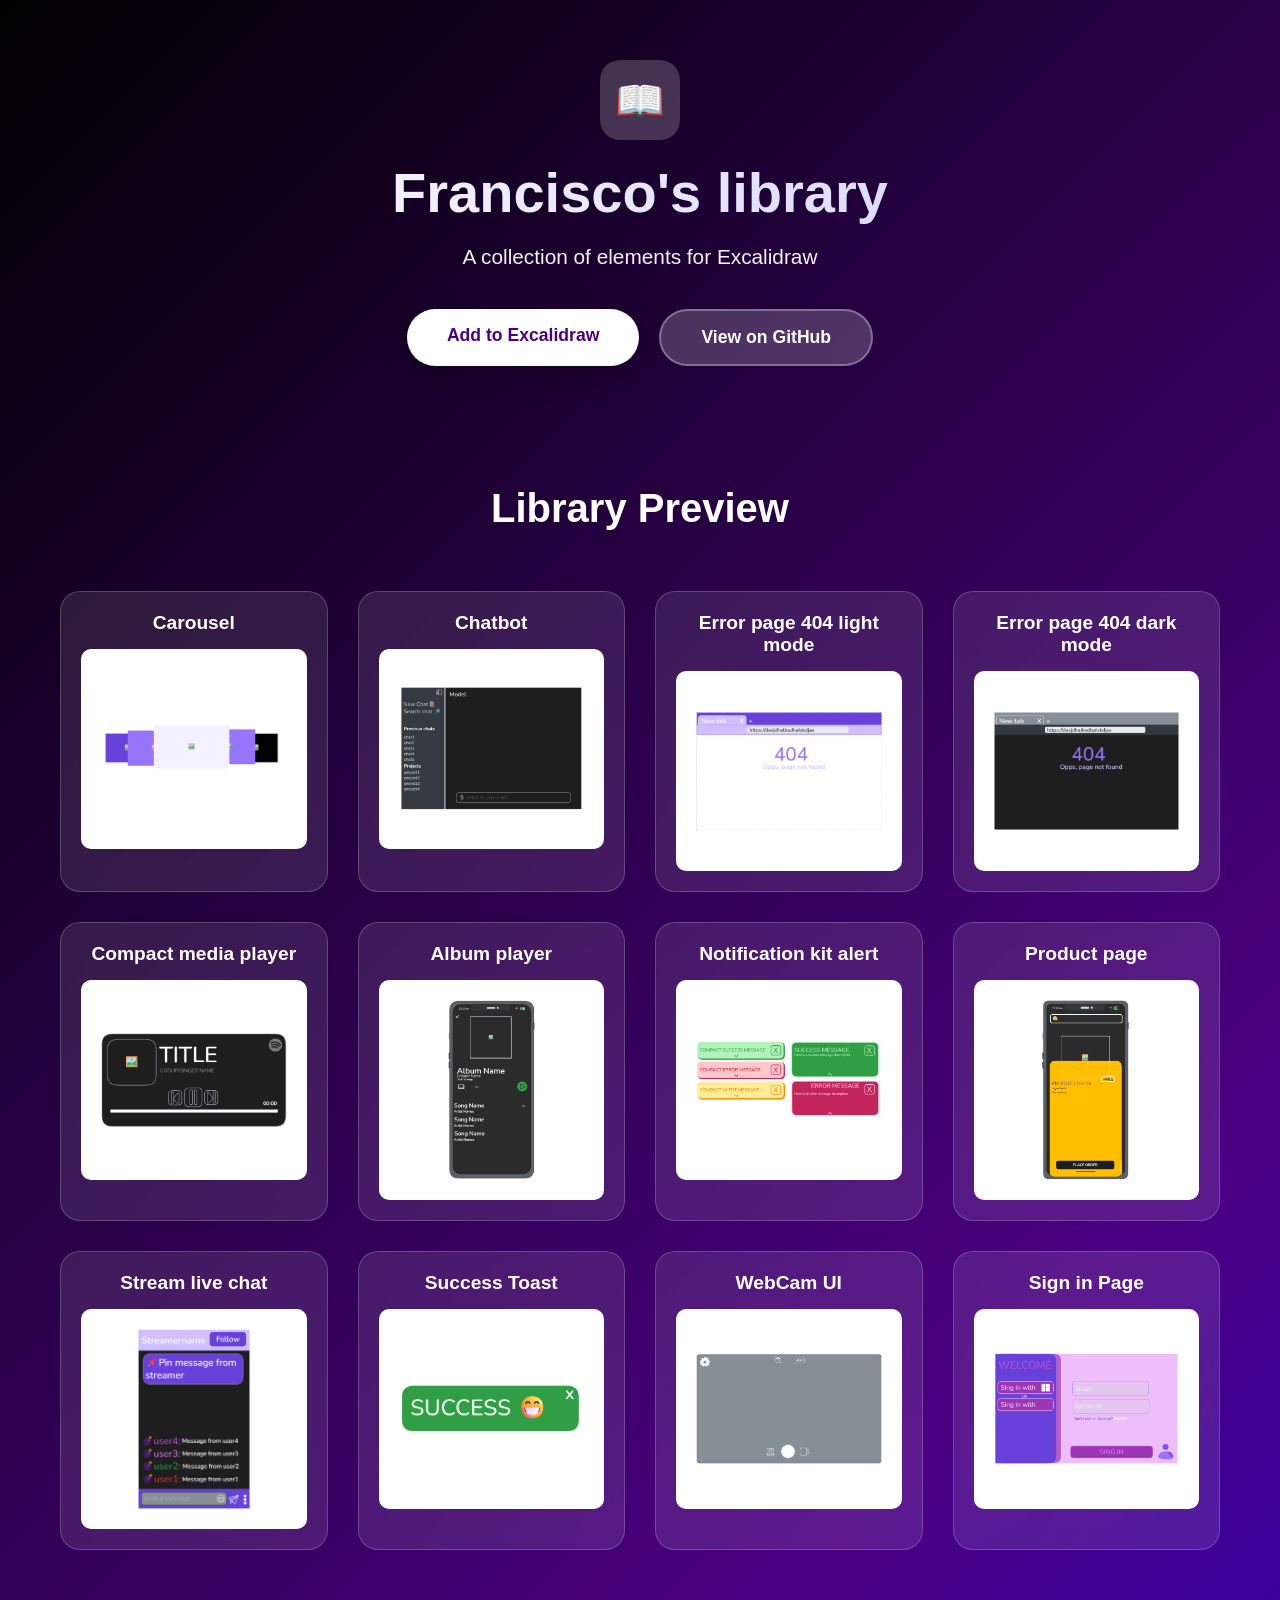
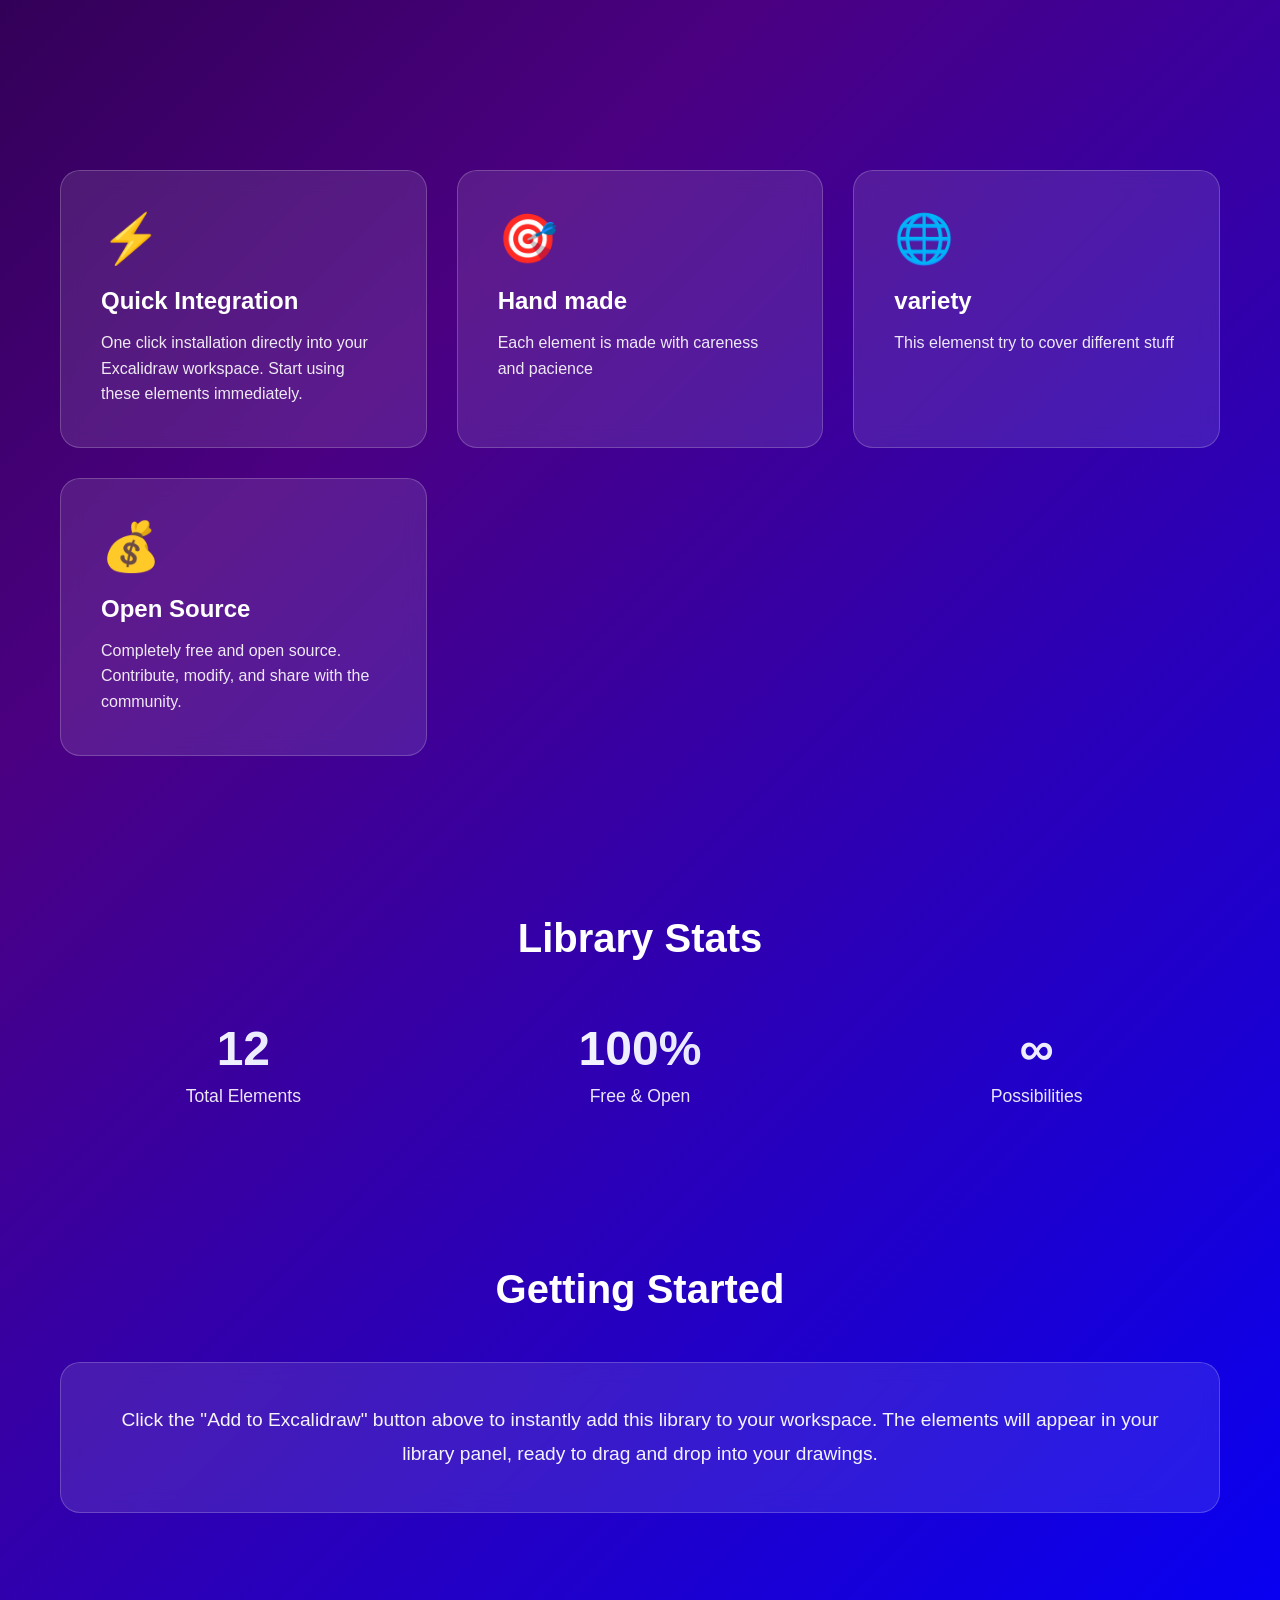
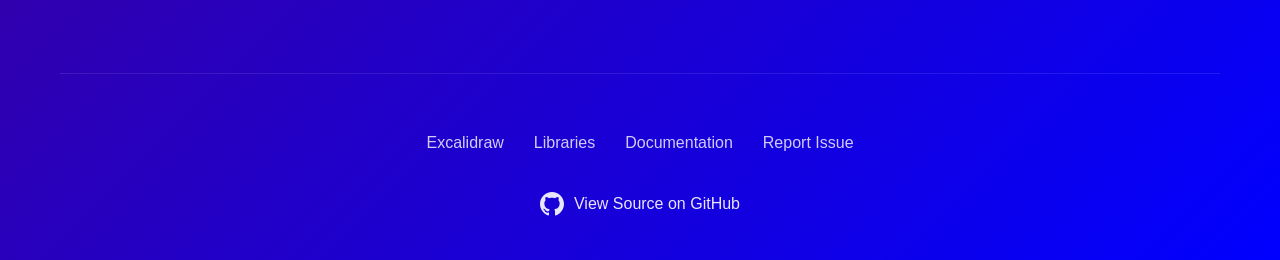
==== commit 388ca042: "Some changes in the information of the library" ====
--- a/index.html
+++ b/index.html
@@ -9,7 +9,7 @@
 <body>
     <div class="container">
         <header>
-            <div class="logo">📚</div>
+            <div class="logo">📖</div>
             <h1>Francisco's library</h1>
             <p class="subtitle">A collection of elements for Excalidraw</p>
             
@@ -398,38 +398,27 @@
                 <div class="feature-card">
                     <div class="feature-icon">⚡</div>
                     <h3>Quick Integration</h3>
-                    <p>One-click installation directly into your Excalidraw workspace. Start using these elements immediately.</p>
+                    <p>One click installation directly into your Excalidraw workspace. Start using these elements immediately.</p>
                 </div>
                 
                 <div class="feature-card">
                     <div class="feature-icon">🎯</div>
-                    <h3>Hand-Crafted</h3>
-                    <p>Each element is carefully designed to match Excalidraw's signature hand-drawn aesthetic.</p>
+                    <h3>Hand made</h3>
+                    <p>Each element is made with careness and pacience </p>
                 </div>
                 
                 <div class="feature-card">
-                    <div class="feature-icon">🎨</div>
-                    <h3>Professional Quality</h3>
-                    <p>Perfect for diagrams, presentations, brainstorming sessions, and creative projects.</p>
+                    <div class="feature-icon">🌐</div>
+                    <h3>variety</h3>
+                    <p>This elemenst try to cover different stuff</p>
                 </div>
                 
                 <div class="feature-card">
-                    <div class="feature-icon">📦</div>
+                    <div class="feature-icon">💰</div>
                     <h3>Open Source</h3>
                     <p>Completely free and open source. Contribute, modify, and share with the community.</p>
                 </div>
-                
-                <div class="feature-card">
-                    <div class="feature-icon">🔄</div>
-                    <h3>Regular Updates</h3>
-                    <p>New elements and improvements added regularly based on community feedback.</p>
-                </div>
-                
-                <div class="feature-card">
-                    <div class="feature-icon">💼</div>
-                    <h3>Versatile Use Cases</h3>
-                    <p>Suitable for wireframes, flowcharts, system diagrams, and much more.</p>
-                </div>
+            
             </div>
         </section>
 
--- a/Style.css
+++ b/Style.css
@@ -33,7 +33,7 @@
     align-items: center;
     justify-content: center;
     font-size: 40px;
-    animation: float 3s ease-in-out infinite;
+    
 }
 
 @keyframes float {
@@ -125,7 +125,15 @@
     background: rgba(255, 255, 255, 0.15);
     box-shadow: 0 20px 50px rgba(0, 0, 0, 0.2);
 }
-
+.feature-card-opensource {
+    background: rgba(255, 255, 255, 0.1);
+    backdrop-filter: blur(10px);
+    border-radius: 20px;
+    padding: 40px;
+    border: 1px solid rgba(255, 255, 255, 0.2);
+    transition: all 0.3s ease;
+    align-items: center;
+}
 .feature-icon {
     font-size: 3rem;
     margin-bottom: 20px;
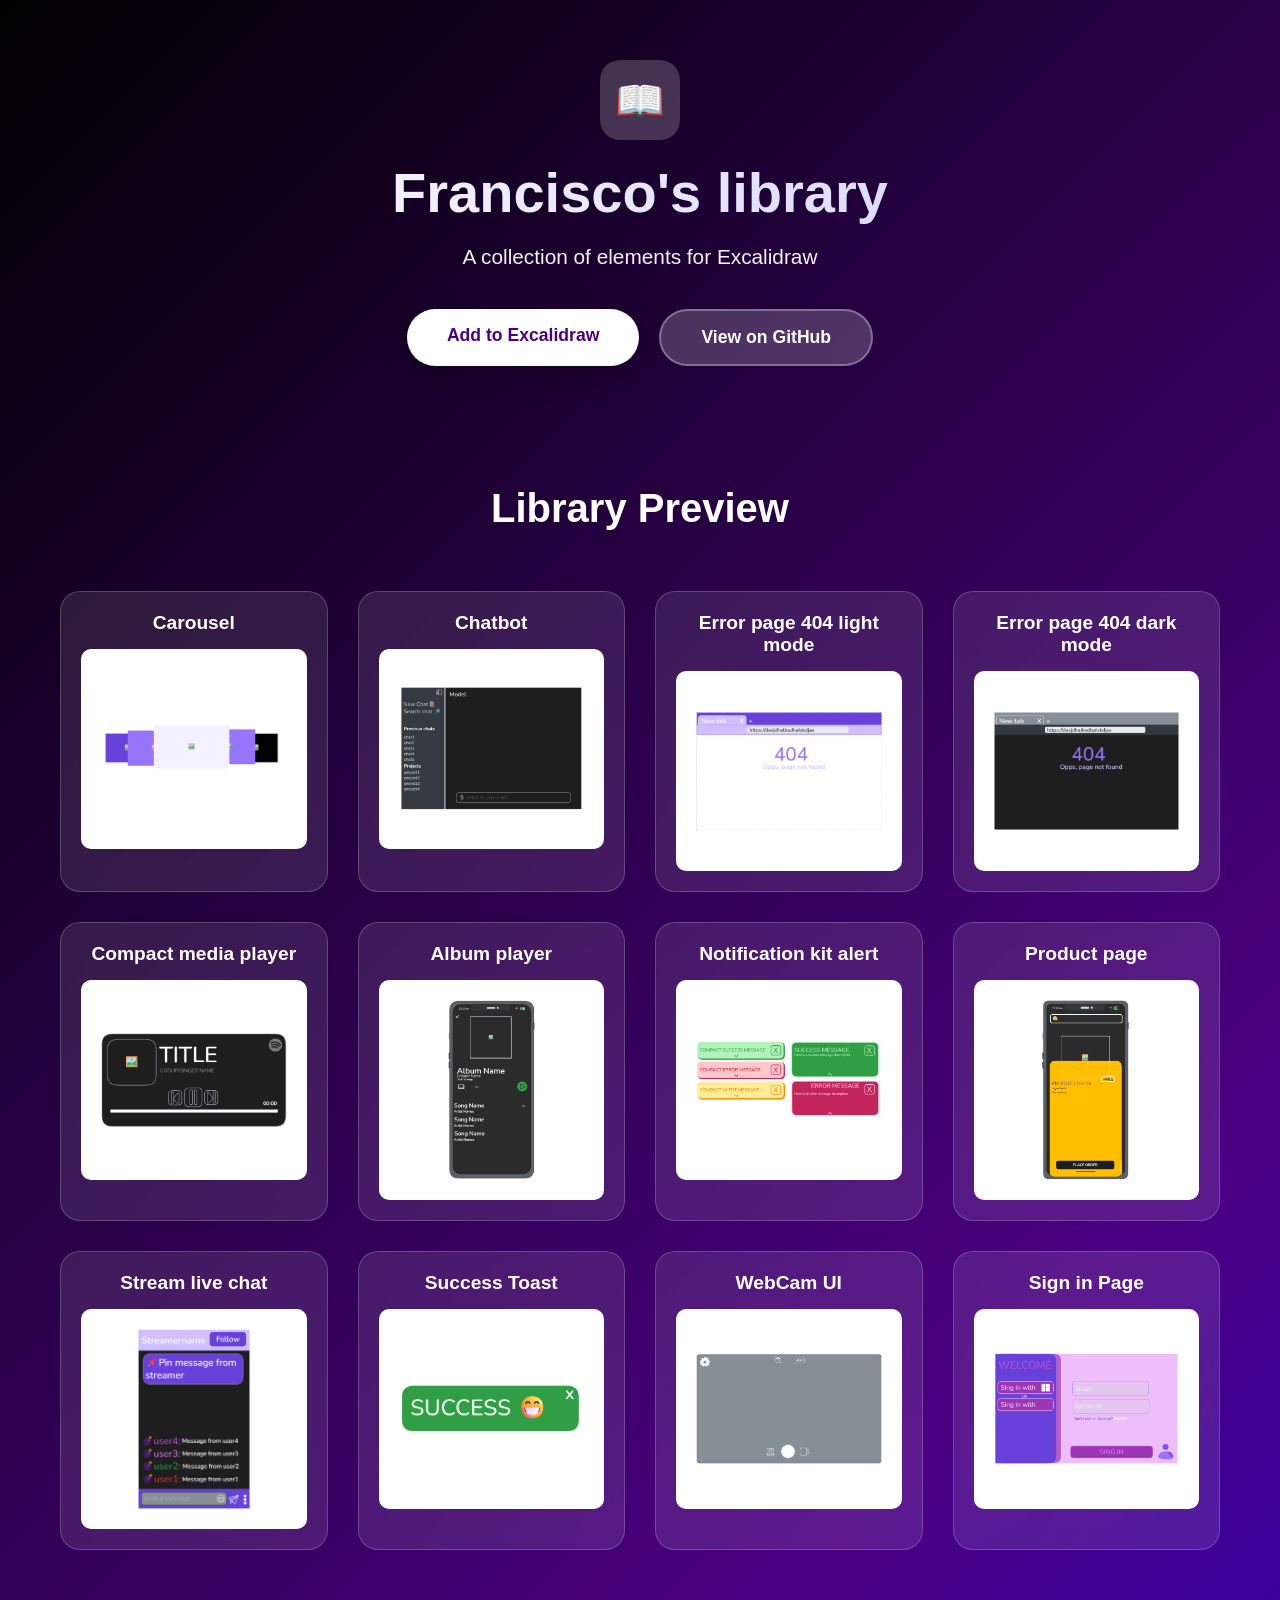
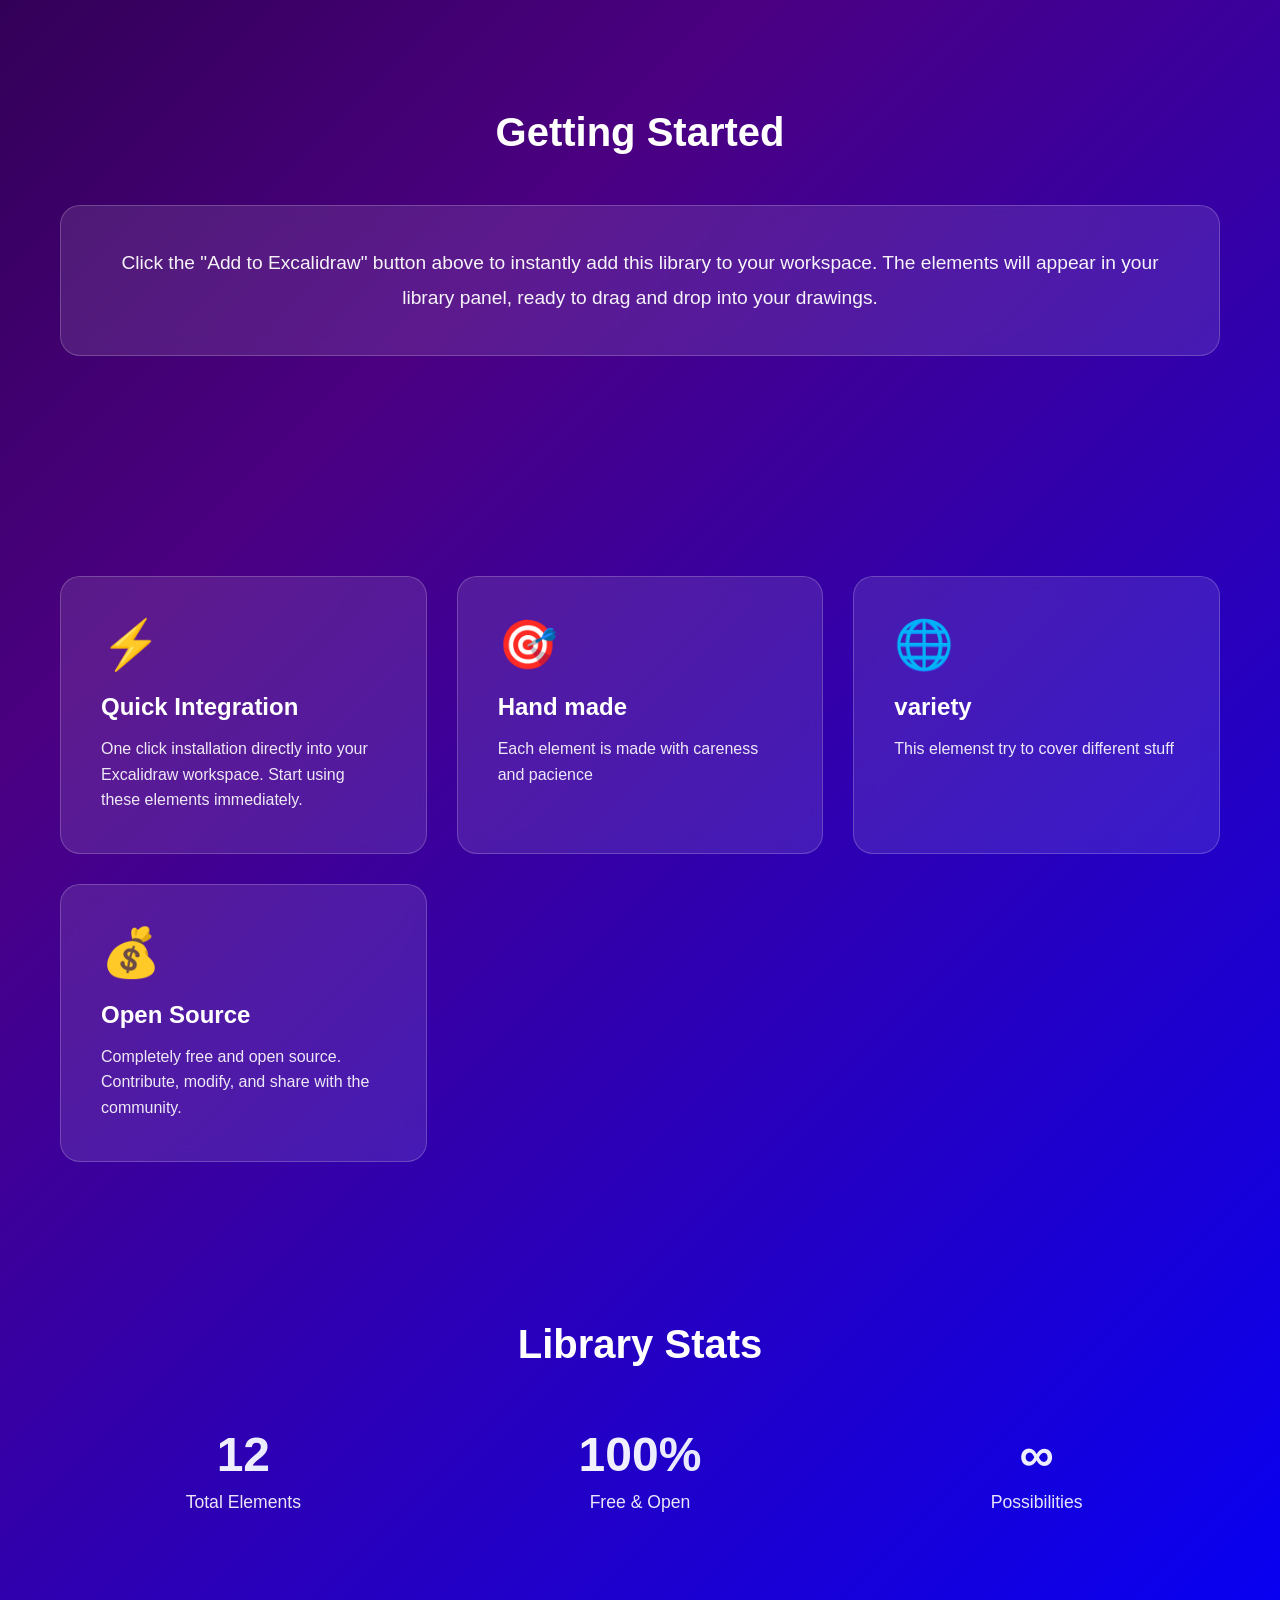
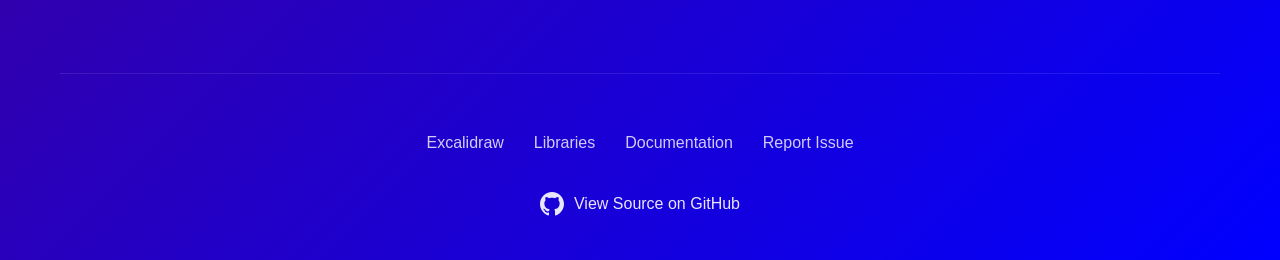
==== commit 82ce4cfb: "Changing in some positions" ====
--- a/index.html
+++ b/index.html
@@ -392,54 +392,6 @@
                 </div>
             </div>
         </section>
-
-        <section class="features">
-            <div class="features-grid">
-                <div class="feature-card">
-                    <div class="feature-icon">⚡</div>
-                    <h3>Quick Integration</h3>
-                    <p>One click installation directly into your Excalidraw workspace. Start using these elements immediately.</p>
-                </div>
-                
-                <div class="feature-card">
-                    <div class="feature-icon">🎯</div>
-                    <h3>Hand made</h3>
-                    <p>Each element is made with careness and pacience </p>
-                </div>
-                
-                <div class="feature-card">
-                    <div class="feature-icon">🌐</div>
-                    <h3>variety</h3>
-                    <p>This elemenst try to cover different stuff</p>
-                </div>
-                
-                <div class="feature-card">
-                    <div class="feature-icon">💰</div>
-                    <h3>Open Source</h3>
-                    <p>Completely free and open source. Contribute, modify, and share with the community.</p>
-                </div>
-            
-            </div>
-        </section>
-
-        <section class="preview-section">
-            <h2>Library Stats</h2>
-            <div class="stats">
-                <div class="stat-card">
-                    <div class="stat-number">12</div>
-                    <div class="stat-label">Total Elements</div>
-                </div>
-                <div class="stat-card">
-                    <div class="stat-number">100%</div>
-                    <div class="stat-label">Free & Open</div>
-                </div>
-                <div class="stat-card">
-                    <div class="stat-number">∞</div>
-                    <div class="stat-label">Possibilities</div>
-                </div>
-            </div>
-        </section>
-
         <section class="preview-section">
             <h2>Getting Started</h2>
             <div class="preview-container">
@@ -449,6 +401,54 @@
                 </p>
             </div>
         </section>
+        <section class="features">
+            <div class="features-grid">
+                <div class="feature-card">
+                    <div class="feature-icon">⚡</div>
+                    <h3>Quick Integration</h3>
+                    <p>One click installation directly into your Excalidraw workspace. Start using these elements immediately.</p>
+                </div>
+                
+                <div class="feature-card">
+                    <div class="feature-icon">🎯</div>
+                    <h3>Hand made</h3>
+                    <p>Each element is made with careness and pacience </p>
+                </div>
+                
+                <div class="feature-card">
+                    <div class="feature-icon">🌐</div>
+                    <h3>variety</h3>
+                    <p>This elemenst try to cover different stuff</p>
+                </div>
+                
+                <div class="feature-card">
+                    <div class="feature-icon">💰</div>
+                    <h3>Open Source</h3>
+                    <p>Completely free and open source. Contribute, modify, and share with the community.</p>
+                </div>
+            
+            </div>
+        </section>
+
+        <section class="preview-section">
+            <h2>Library Stats</h2>
+            <div class="stats">
+                <div class="stat-card">
+                    <div class="stat-number">12</div>
+                    <div class="stat-label">Total Elements</div>
+                </div>
+                <div class="stat-card">
+                    <div class="stat-number">100%</div>
+                    <div class="stat-label">Free & Open</div>
+                </div>
+                <div class="stat-card">
+                    <div class="stat-number">∞</div>
+                    <div class="stat-label">Possibilities</div>
+                </div>
+            </div>
+        </section>
+
+        
 
         <footer>
             <div class="footer-links">
--- a/Style.css
+++ b/Style.css
@@ -125,15 +125,7 @@
     background: rgba(255, 255, 255, 0.15);
     box-shadow: 0 20px 50px rgba(0, 0, 0, 0.2);
 }
-.feature-card-opensource {
-    background: rgba(255, 255, 255, 0.1);
-    backdrop-filter: blur(10px);
-    border-radius: 20px;
-    padding: 40px;
-    border: 1px solid rgba(255, 255, 255, 0.2);
-    transition: all 0.3s ease;
-    align-items: center;
-}
+
 .feature-icon {
     font-size: 3rem;
     margin-bottom: 20px;
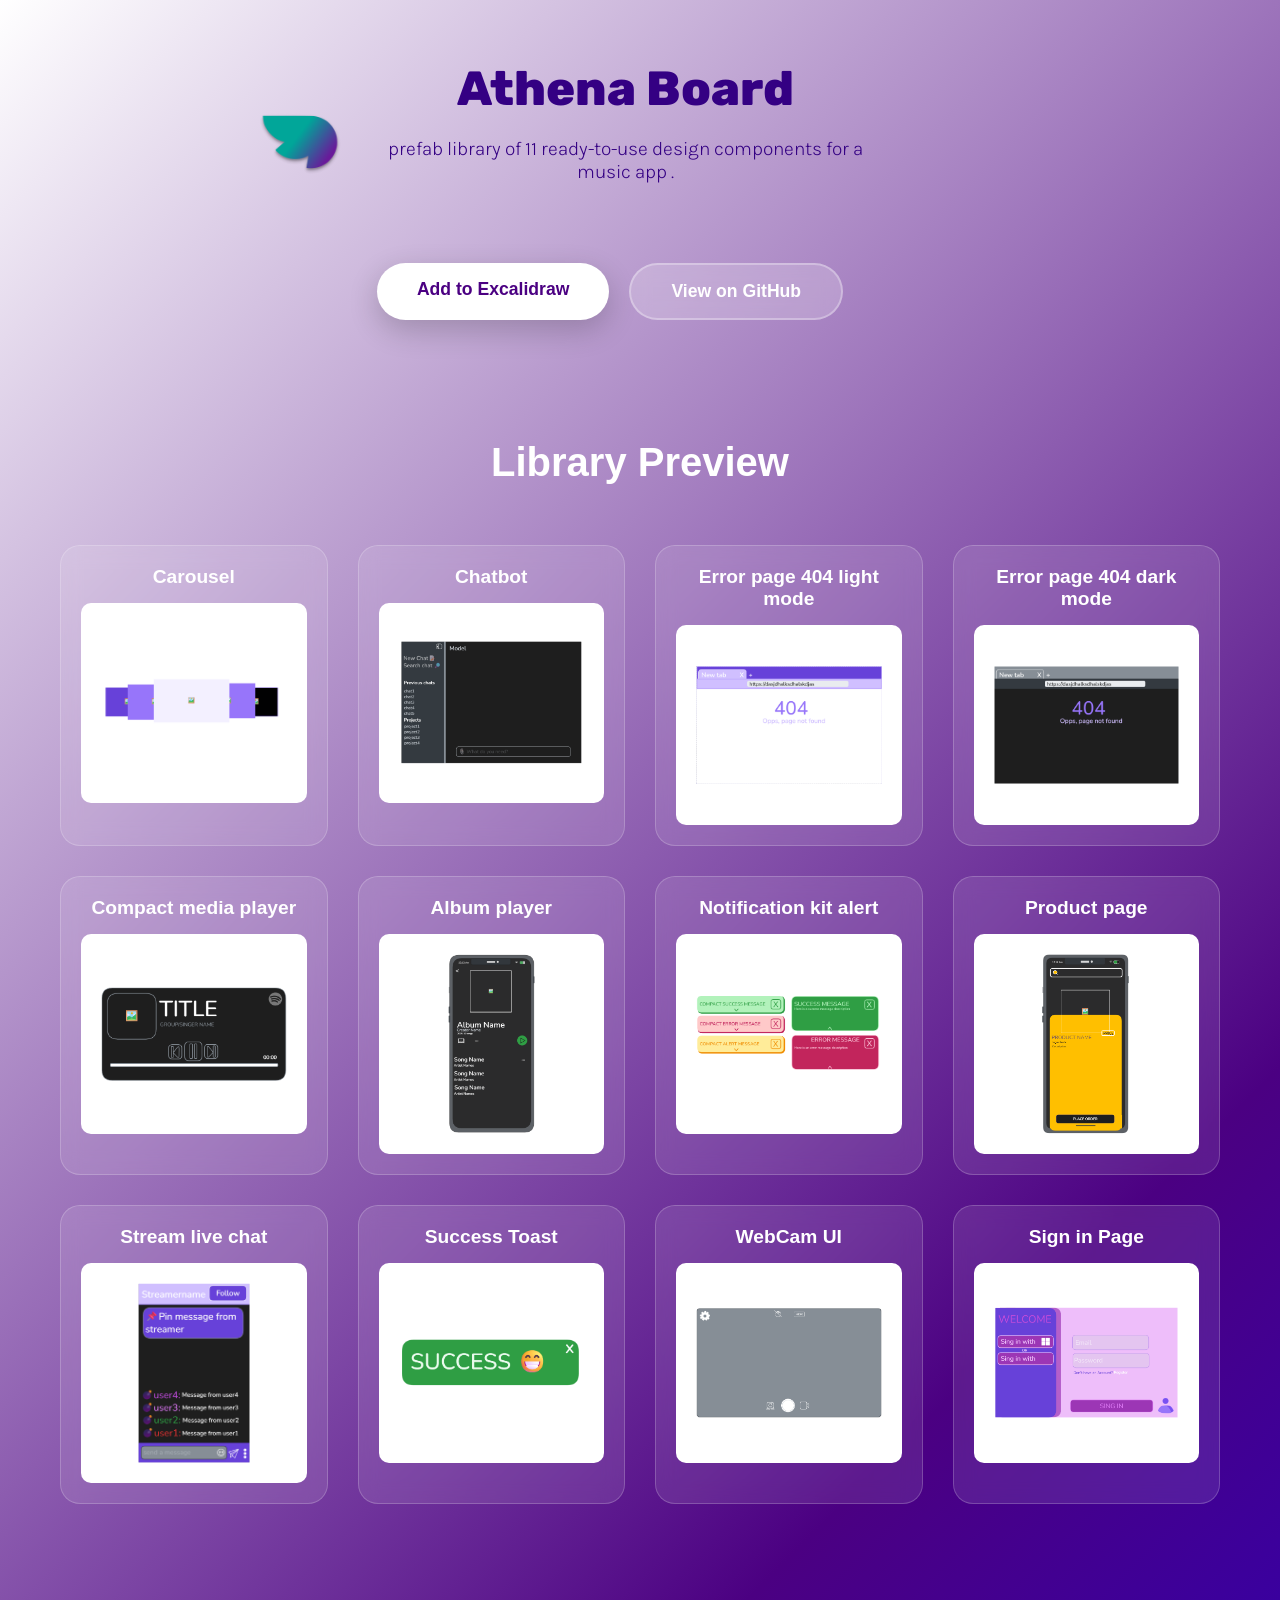
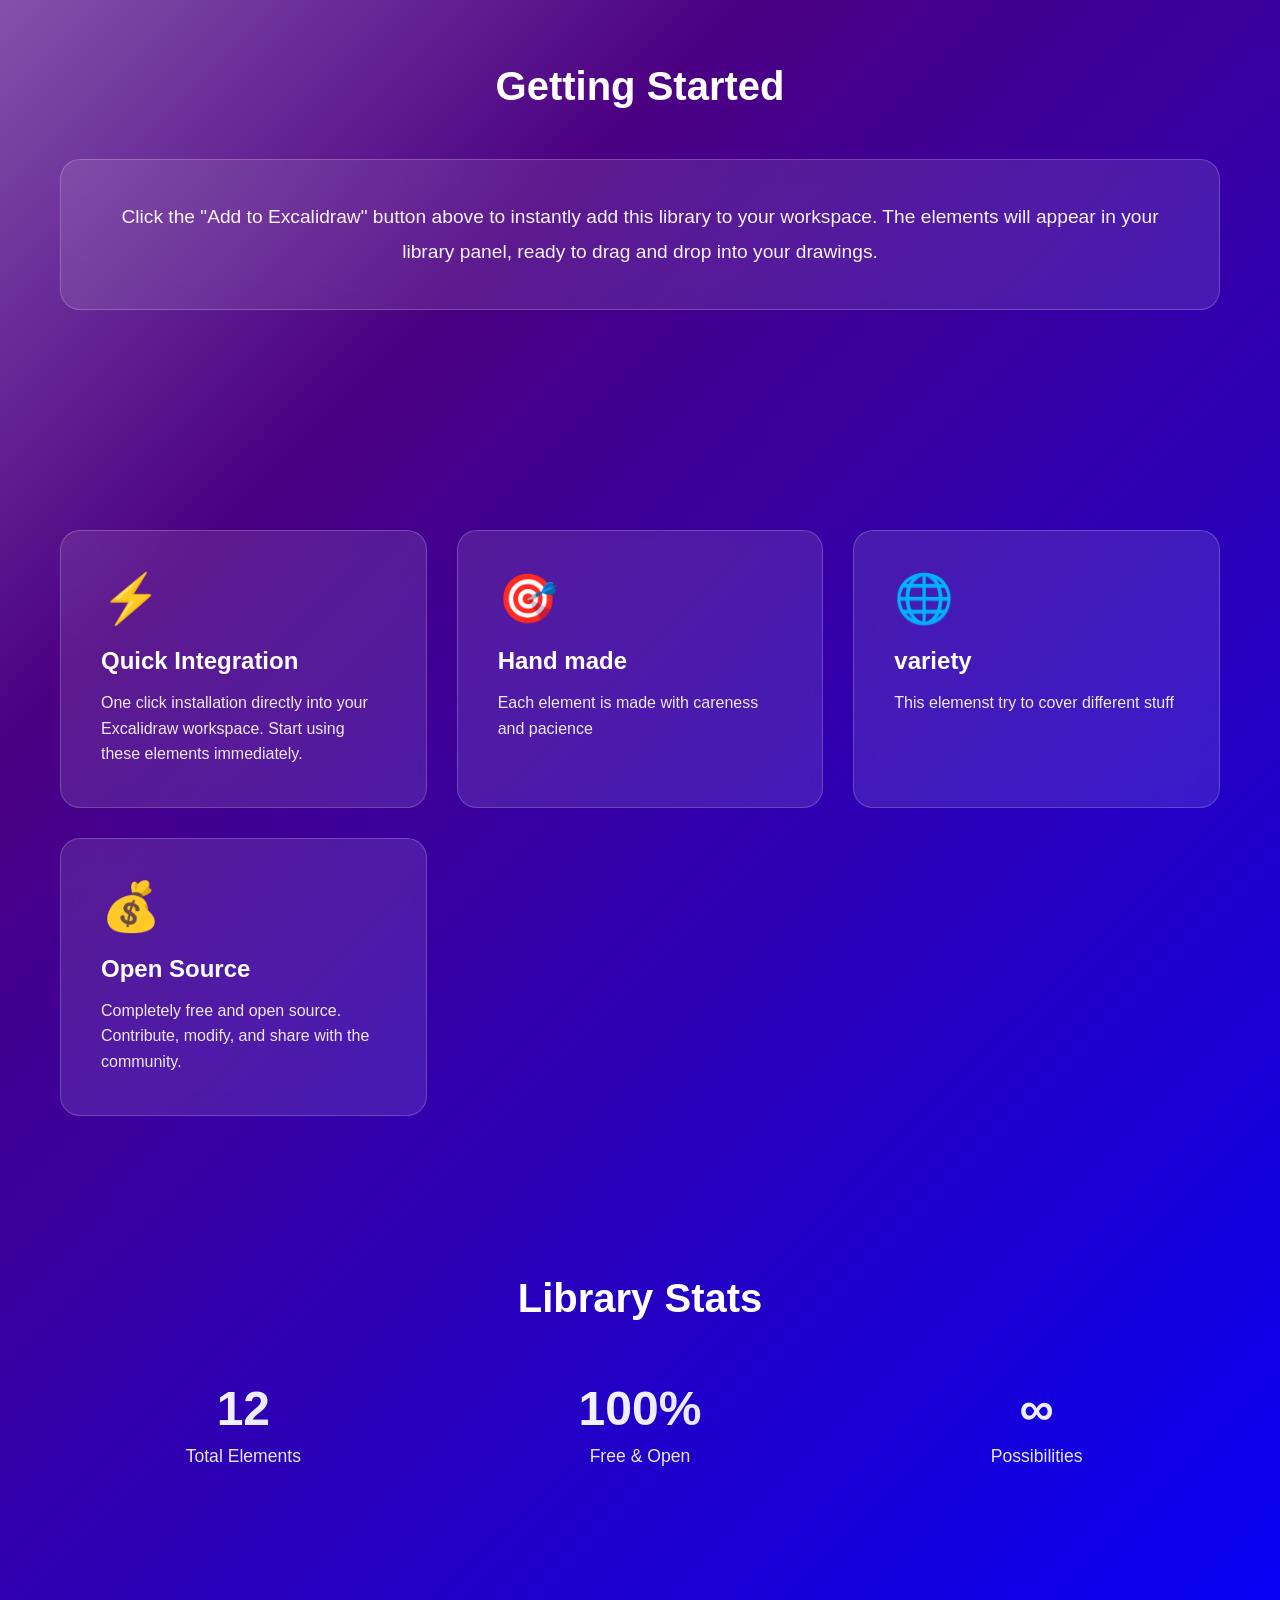
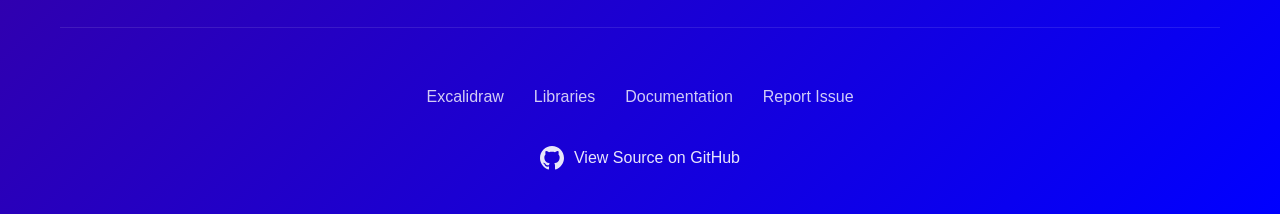
==== commit 090e7343: "changes" ====
--- a/index.html
+++ b/index.html
@@ -5,24 +5,38 @@
     <meta name="viewport" content="width=device-width, initial-scale=1.0">
     <title>Francisco's library_Excalidraw Library</title>
     <link rel="stylesheet" href="Style.css">
+
 </head>
 <body>
     <div class="container">
-        <header>
-            <div class="logo">📖</div>
-            <h1>Francisco's library</h1>
-            <p class="subtitle">A collection of elements for Excalidraw</p>
-            
+        <header class="header-brand">
+            <link href="https://fonts.googleapis.com/css2?family=Rubik:wght@400;700;800&family=Karla:wght@300;400;600&display=swap" rel="stylesheet">
+
+            <div class="brand-top">
+                <img src="athena.png" alt="Logo" class="brand-logo">
+
+                <div class="brand-text">
+                    <h1 class="brand-title">Athena Board</h1>
+                    <p class="subtitle">
+                        prefab library of <span class="asset-number">11</span> ready-to-use design components for 
+                        <span class="kit-theme">a music app </span>.
+                    </p>
+                </div>
+            </div>
+
             <div class="cta-buttons">
-             <a href="https://excalidraw.com/?addLibrary=https%3A%2F%2Fraw.githubusercontent.com%2Fexcalidraw%2Fexcalidraw-libraries%2Ffran13109-francisco-s-library-1761862085795%2Flibraries%2Ffran13109%2Ffrancisco-s-library.excalidrawlib%3Fraw%3Dtrue" target="_blank" class="btn btn-primary">
-                Add to Excalidraw
+                <a href="https://excalidraw.com/?addLibrary=https%3A%2F%2Fraw.githubusercontent.com%2Fexcalidraw%2Fexcalidraw-libraries%2Ffran13109-library-1762488584974%2Flibraries%2Ffran13109%2Flibrary.excalidrawlib%3Fraw%3Dtrue" 
+                target="_blank" class="btn btn-primary">
+                    Add to Excalidraw
                 </a>
 
-
-
-
-            <a href="https://github.com/excalidraw/excalidraw-libraries" class="btn btn-secondary">View on GitHub</a>
+                <a href="https://github.com/fran13109/ExcalidrawLib" class="btn btn-secondary">
+                    View on GitHub
+                </a>
+            </div>
+
         </header>
+
 
         <section class="preview-section">
             <h2>Library Preview</h2>
--- a/Style.css
+++ b/Style.css
@@ -6,7 +6,7 @@
 
 body {
     font-family: -apple-system, BlinkMacSystemFont, 'Segoe UI', Roboto, Oxygen, Ubuntu, Cantarell, sans-serif;
-    background: linear-gradient(135deg, #000000 0%, #4B0082 50%, #0000FF 100%);
+    background: linear-gradient(135deg, #ffffff 0%, #4B0082 50%, #0000FF 100%);
     color: #fff;
     overflow-x: hidden;
 }
@@ -33,7 +33,6 @@
     align-items: center;
     justify-content: center;
     font-size: 40px;
-    
 }
 
 @keyframes float {
@@ -293,3 +292,43 @@
         max-width: 300px;
     }
 }
+
+
+.header-brand {
+    text-align: center;
+    max-width: 1100px;
+    
+}
+
+.brand-top {
+    display: flex;
+    align-items: center;
+    justify-content: center; 
+    gap: 20px;
+    margin-left: -100px; 
+    margin-bottom: 40px;
+}
+
+
+
+.brand-logo {
+    width: 110px;
+}
+
+.brand-title {
+    font-family: 'Rubik', sans-serif;
+    font-size: 3rem;
+    font-weight: 800;
+    color: #340083;
+    background: none;
+    -webkit-text-fill-color: #340083;
+}
+
+.subtitle {
+    font-family: 'Karla', sans-serif;
+    font-size: 1.2rem;
+    color: #340083;
+    opacity: 1;
+    margin-top: 5px;
+    max-width: 500px;
+}
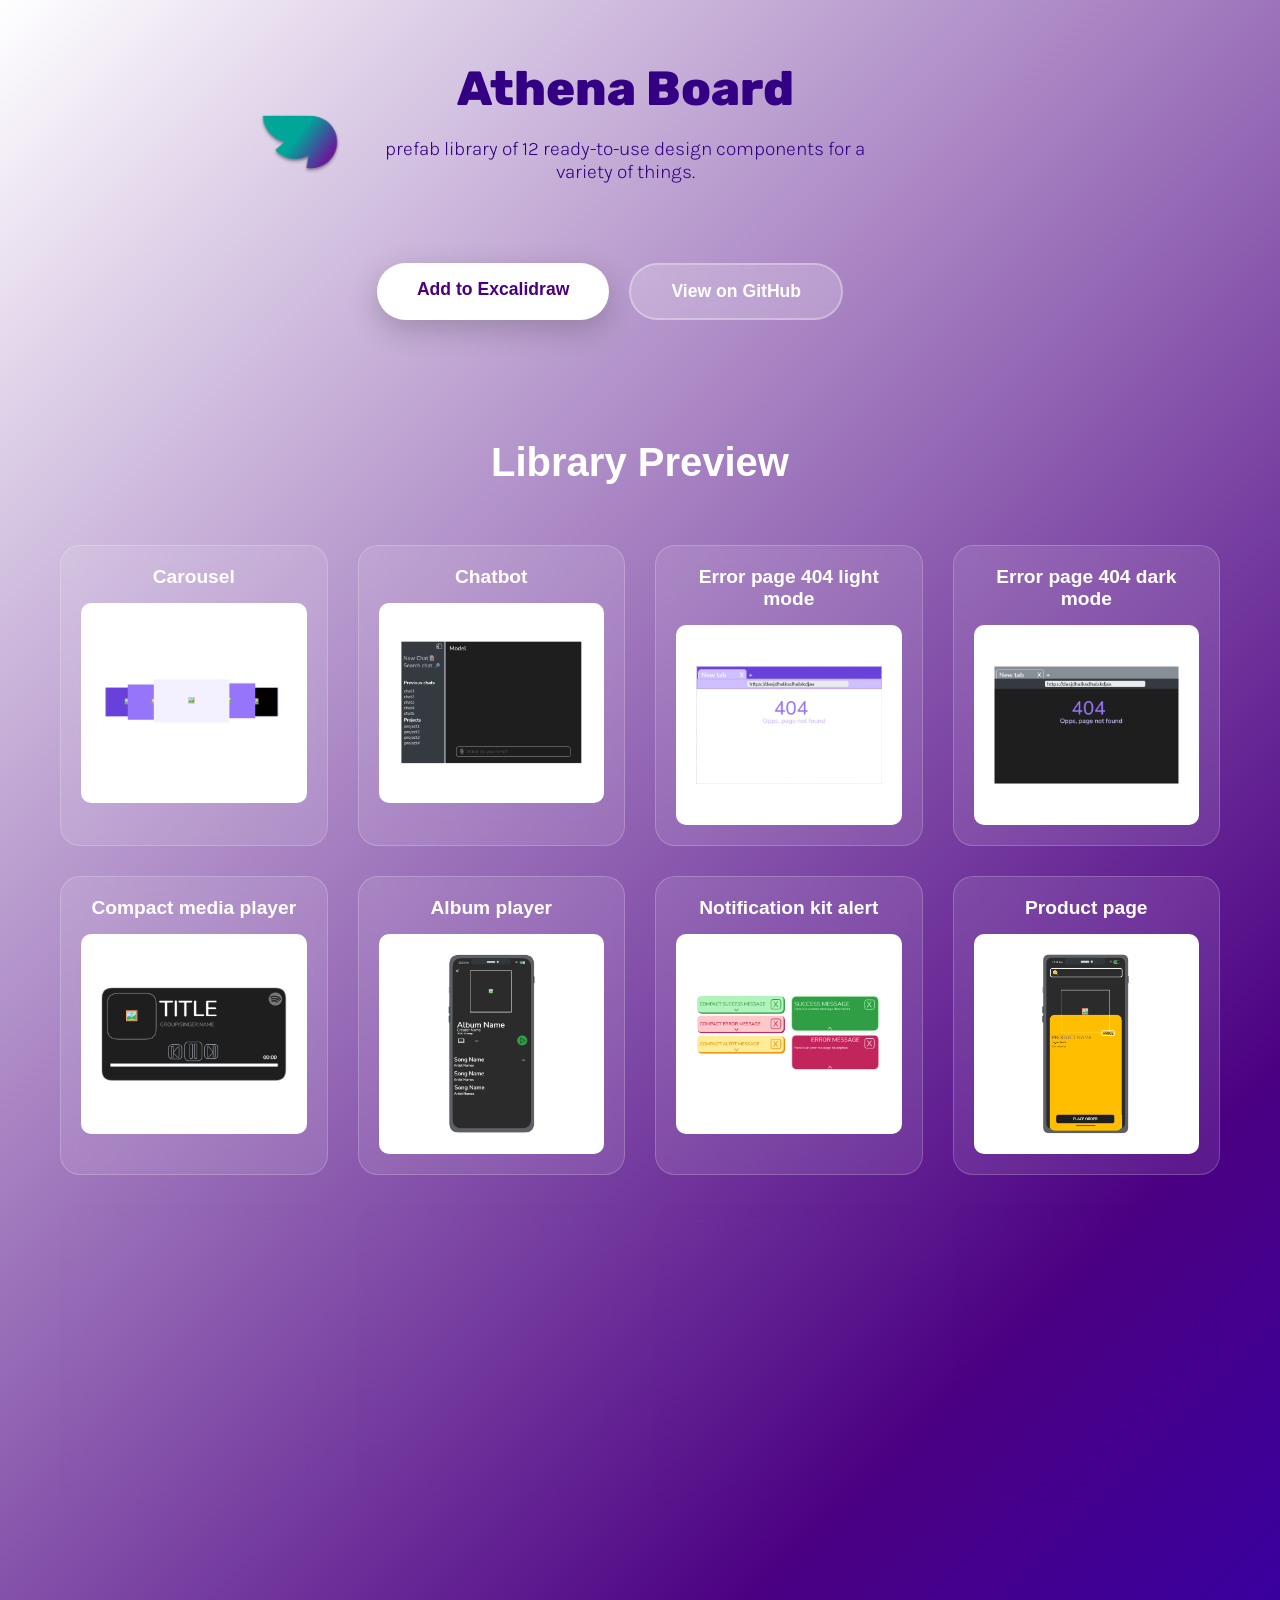
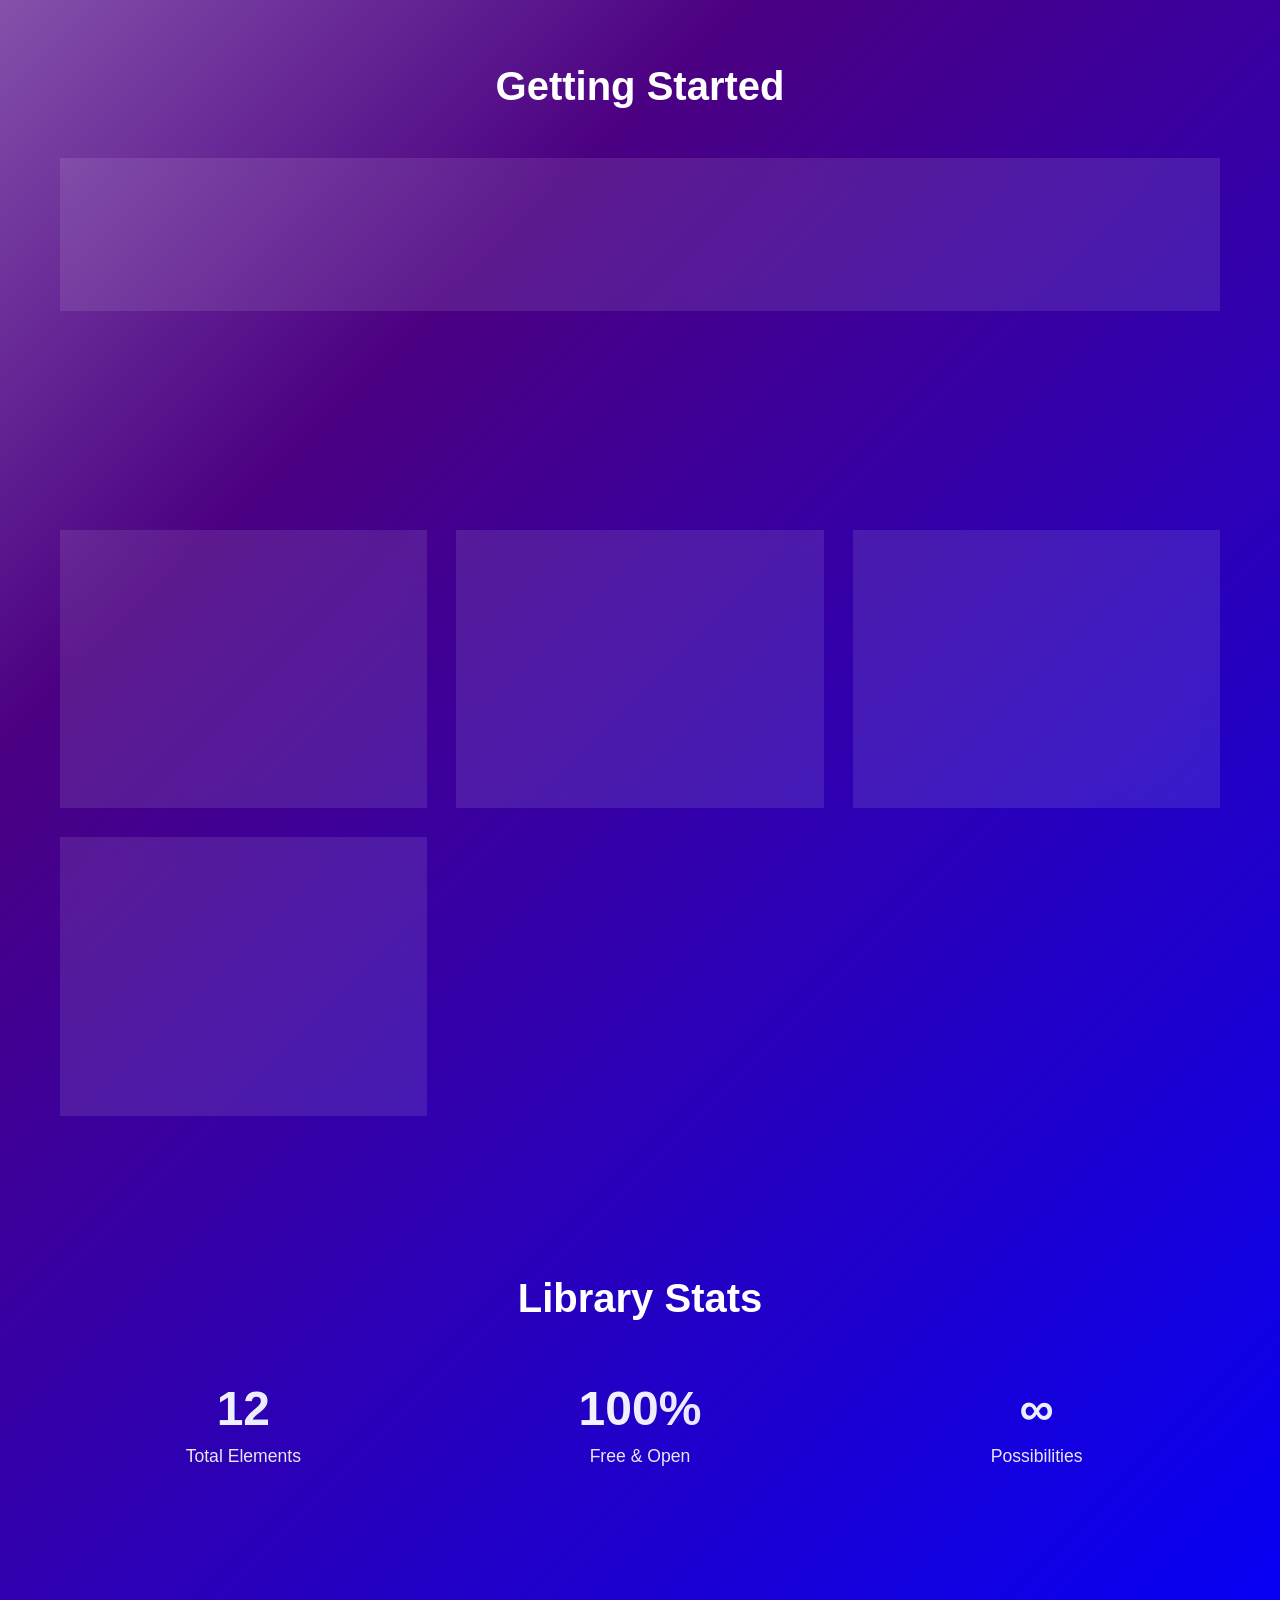
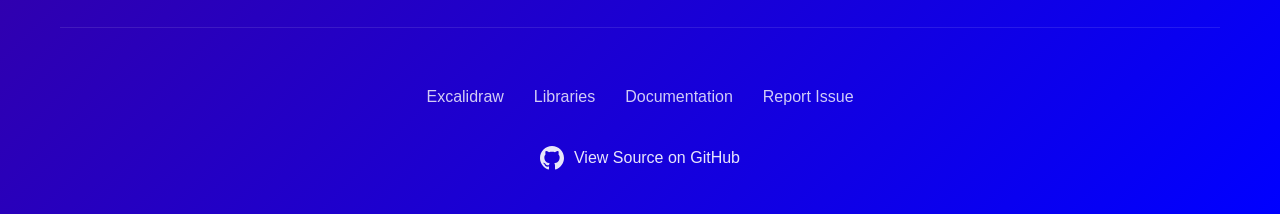
==== commit 54273ad4: "changes" ====
--- a/index.html
+++ b/index.html
@@ -18,8 +18,8 @@
                 <div class="brand-text">
                     <h1 class="brand-title">Athena Board</h1>
                     <p class="subtitle">
-                        prefab library of <span class="asset-number">11</span> ready-to-use design components for 
-                        <span class="kit-theme">a music app </span>.
+                        prefab library of <span class="asset-number">12</span> ready-to-use design components for 
+                        <span class="kit-theme">a variety of things</span>.
                     </p>
                 </div>
             </div>
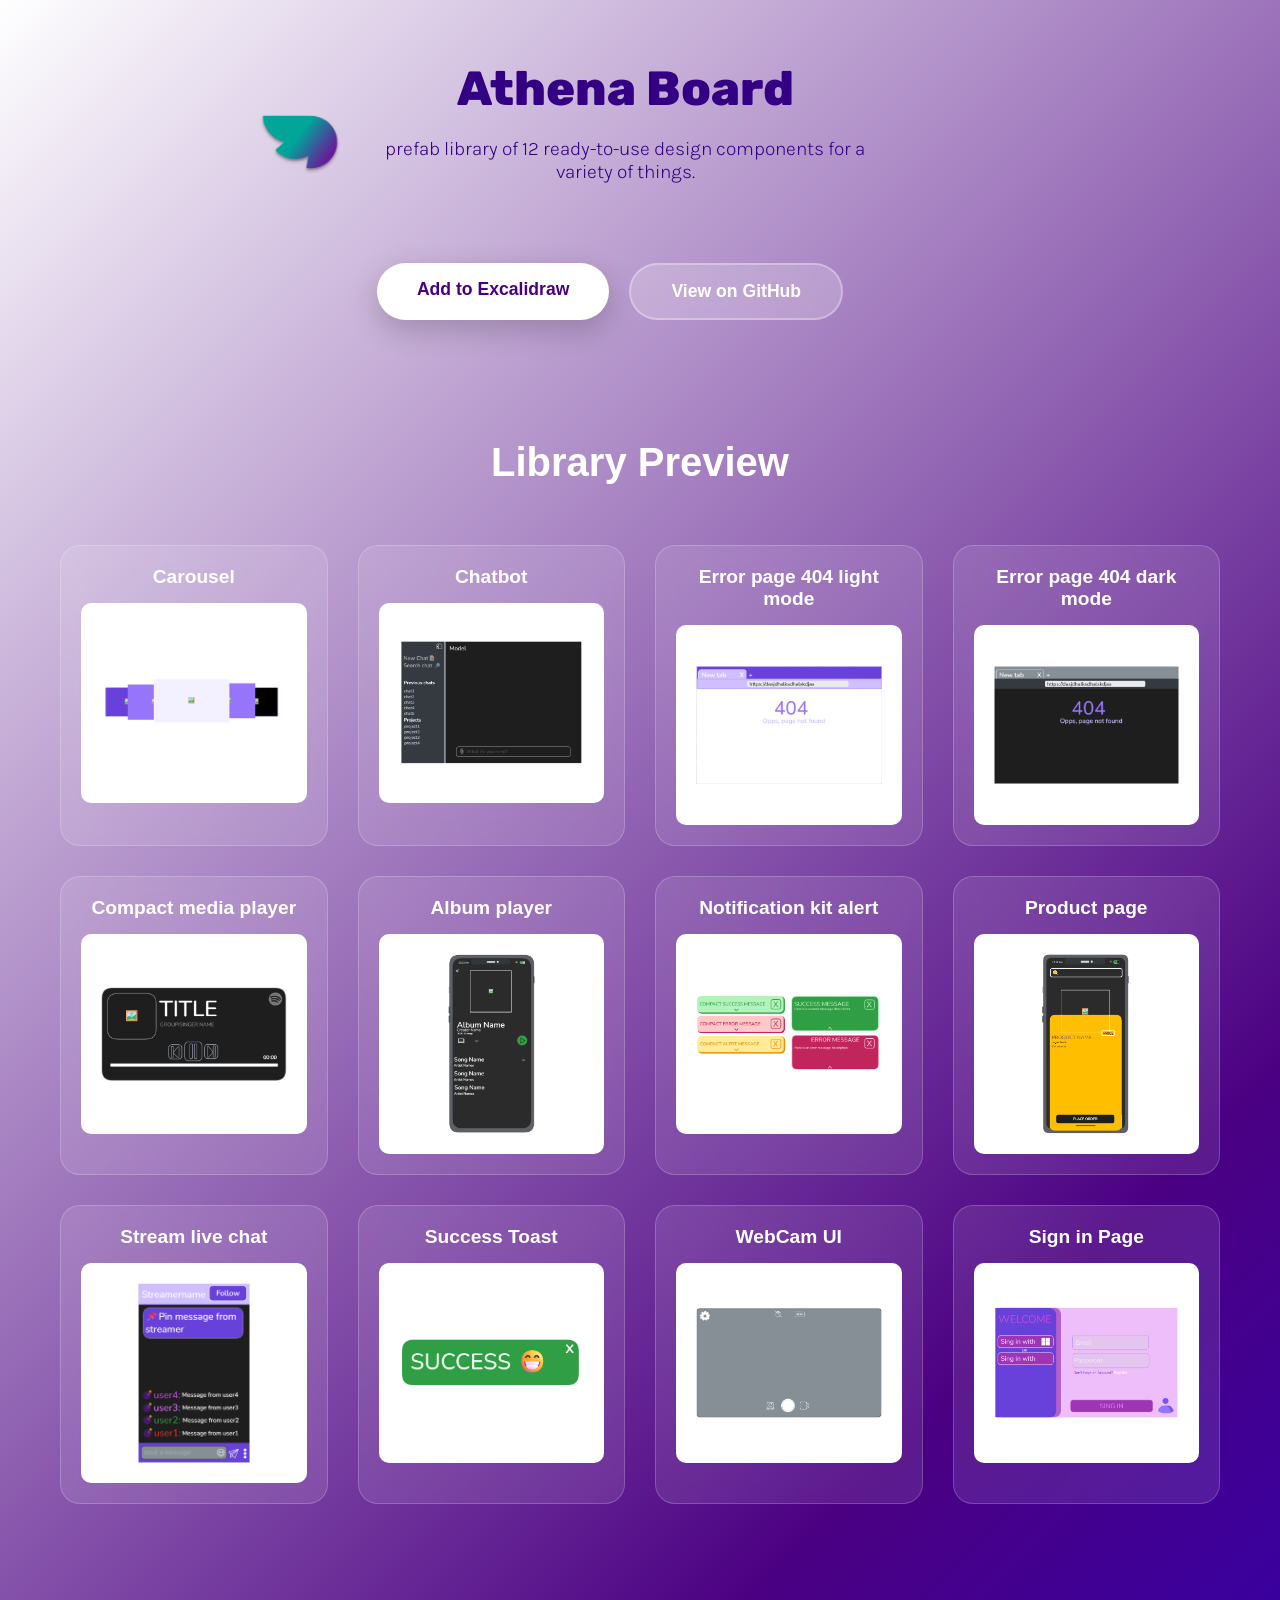
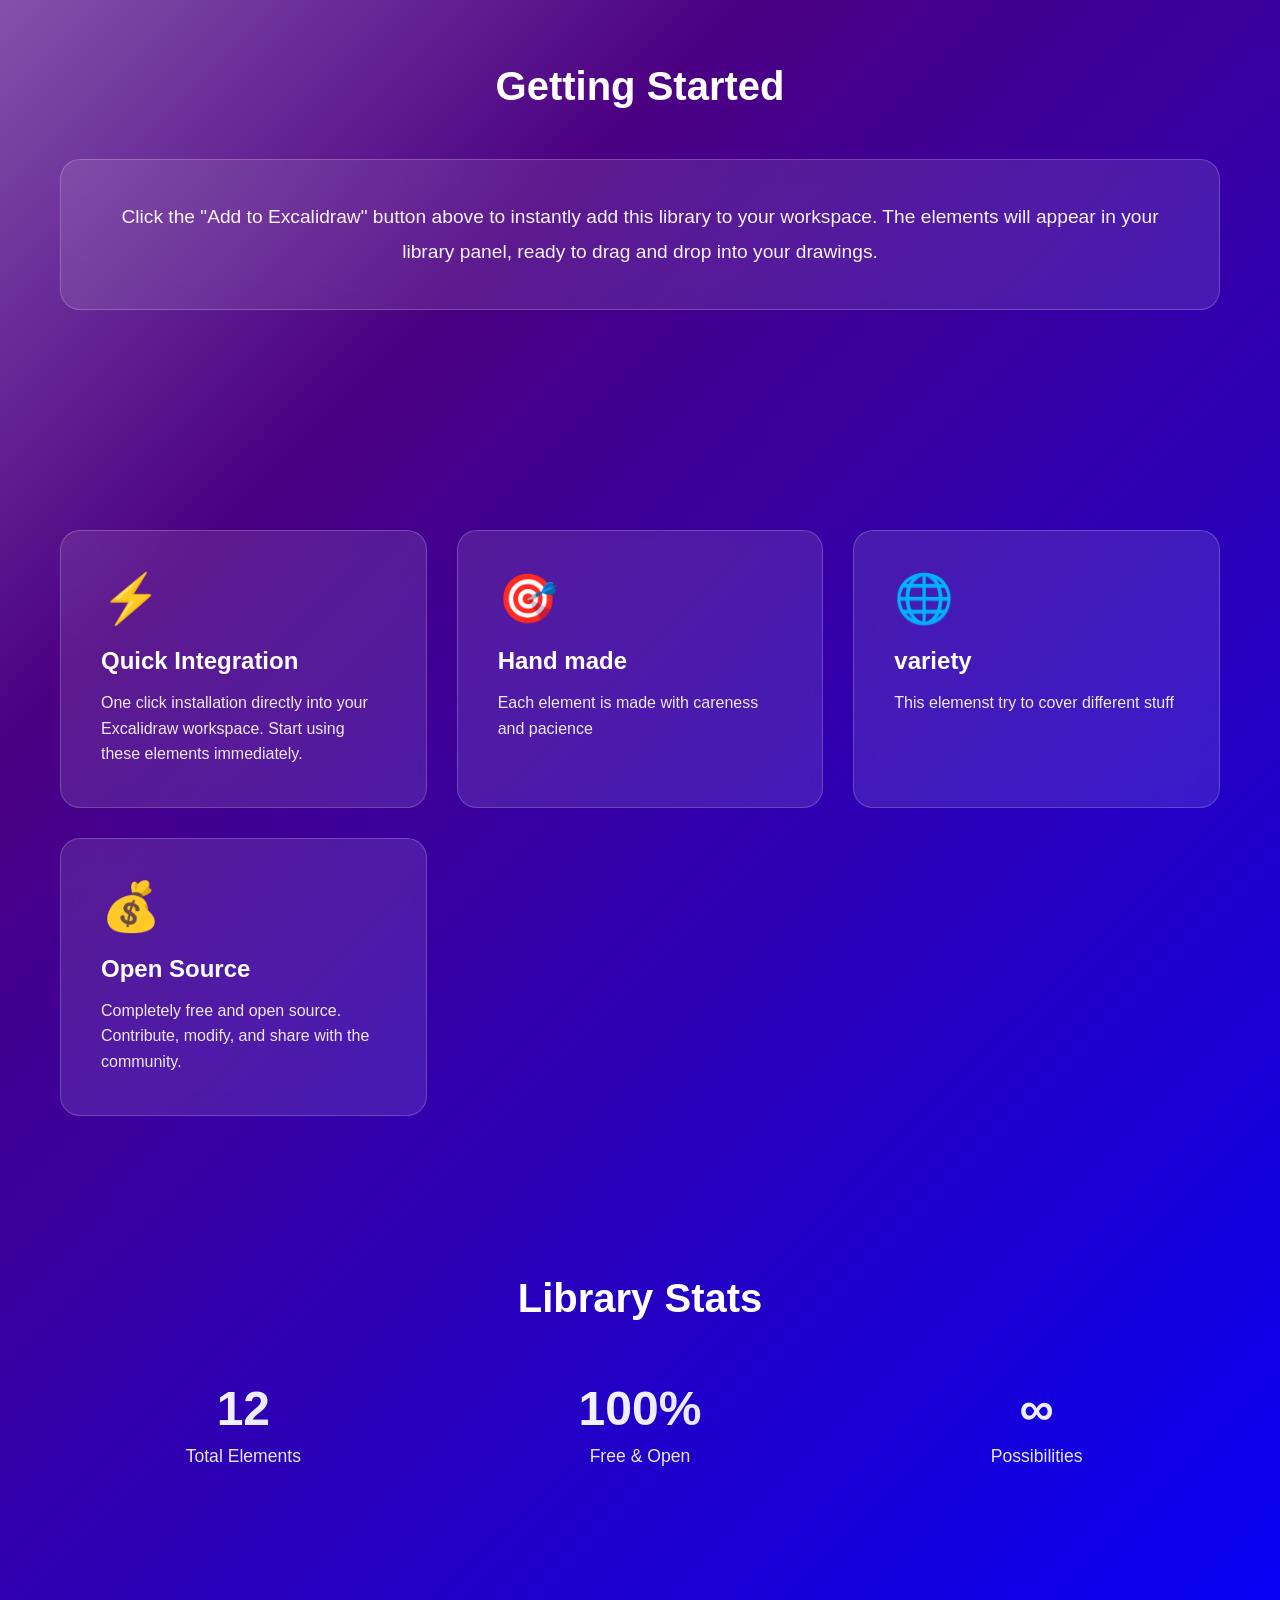
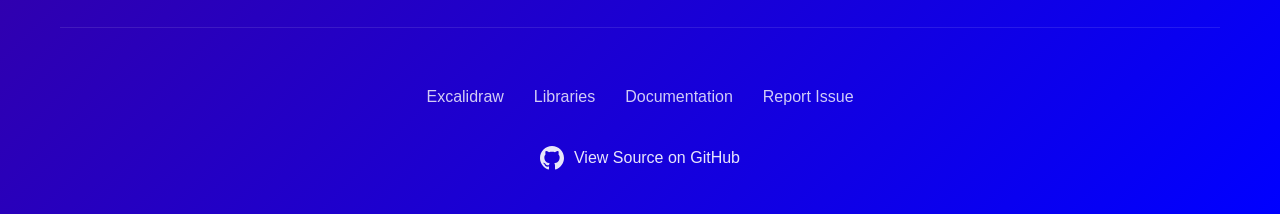
==== commit 2768a2ce: "changes" ====
--- a/index.html
+++ b/index.html
@@ -3,8 +3,9 @@
 <head>
     <meta charset="UTF-8">
     <meta name="viewport" content="width=device-width, initial-scale=1.0">
-    <title>Francisco's library_Excalidraw Library</title>
+    <title>Library Excalidraw</title>
     <link rel="stylesheet" href="Style.css">
+    <link rel="icon" href="athena.png" type="image/png">
 
 </head>
 <body>
